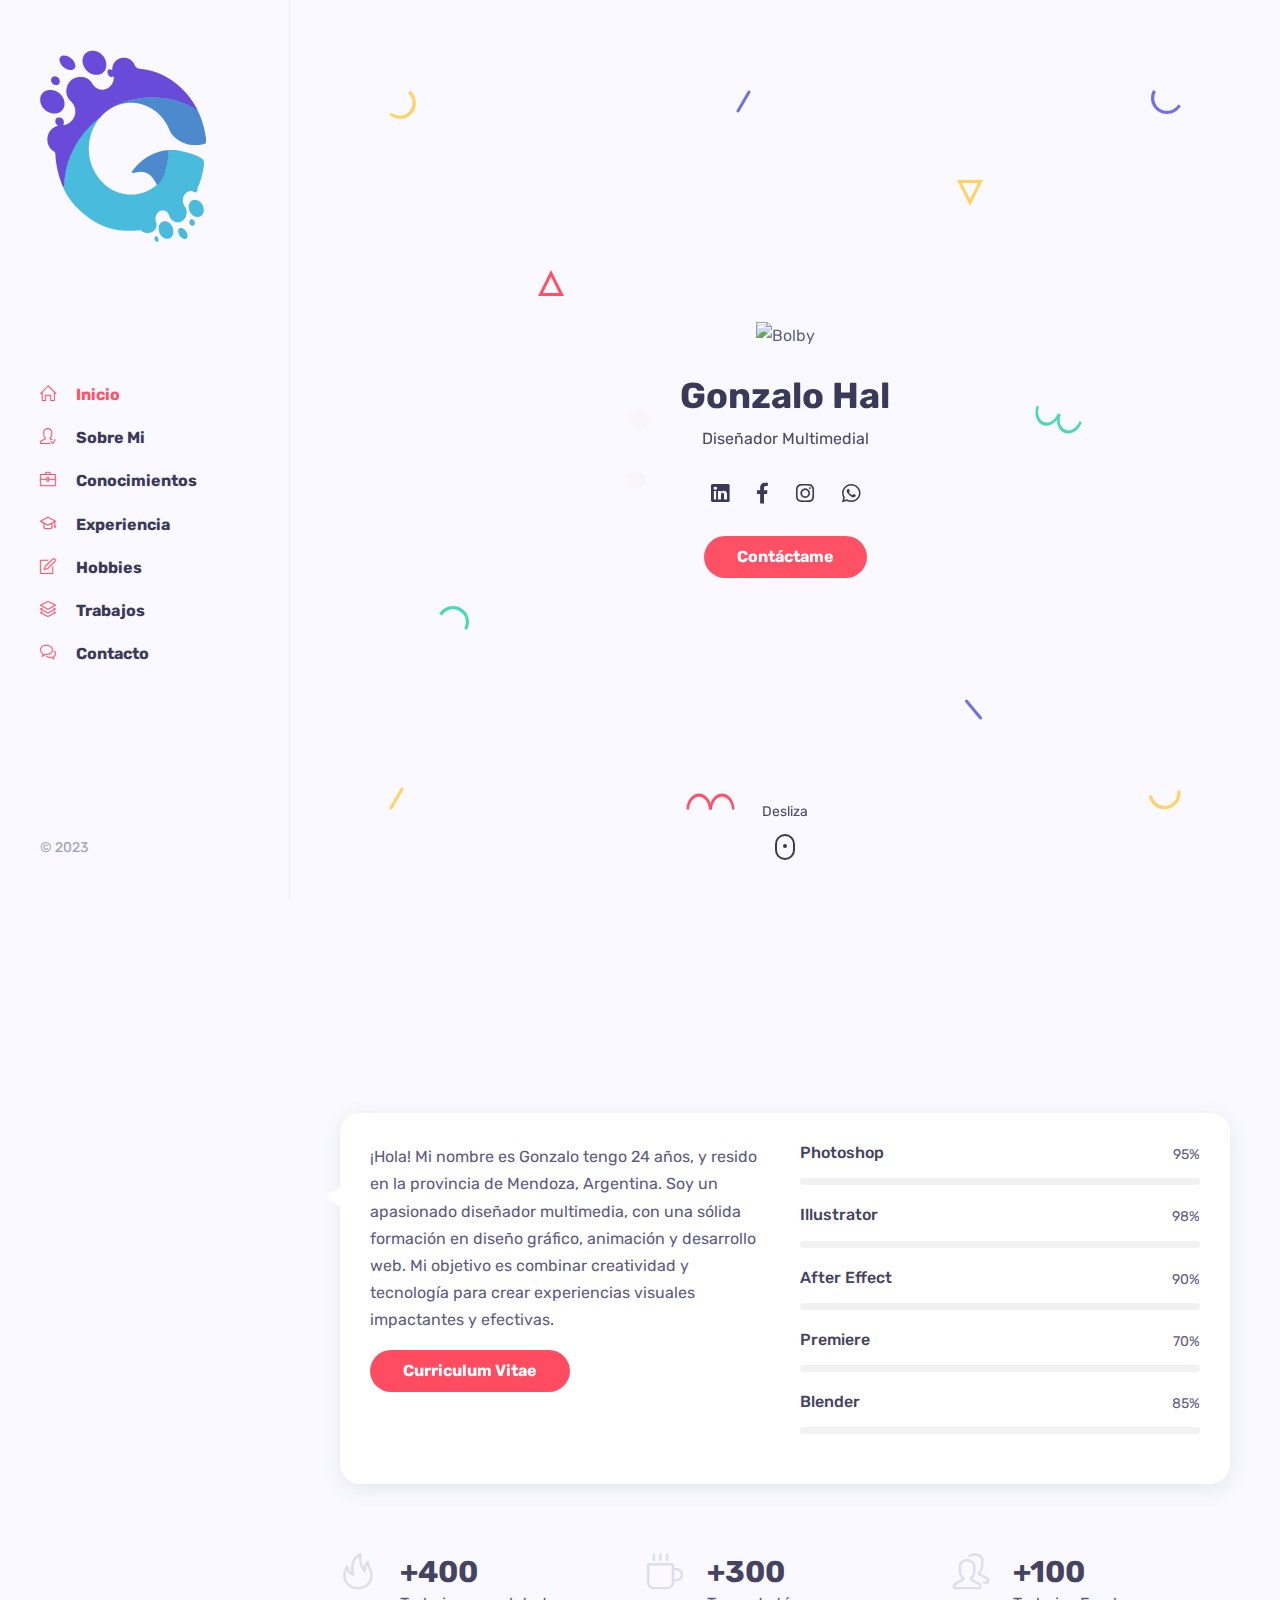
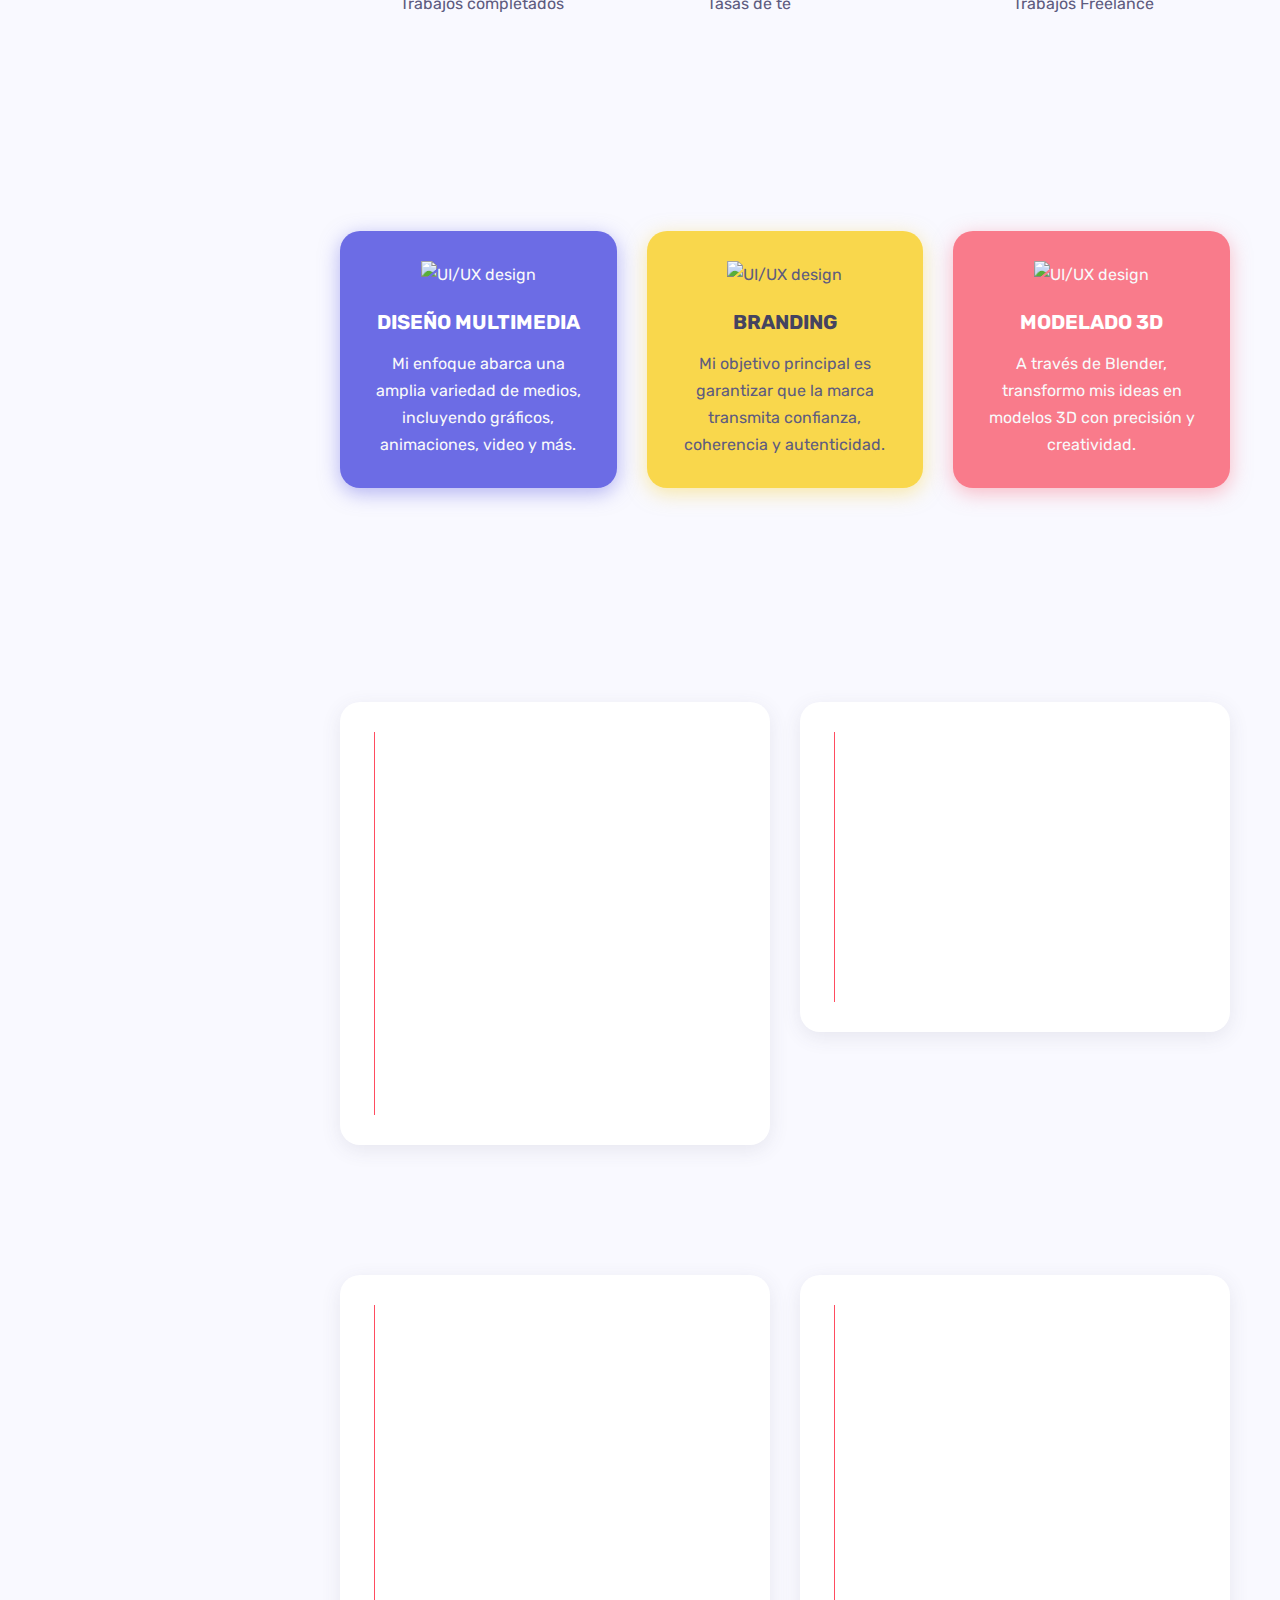
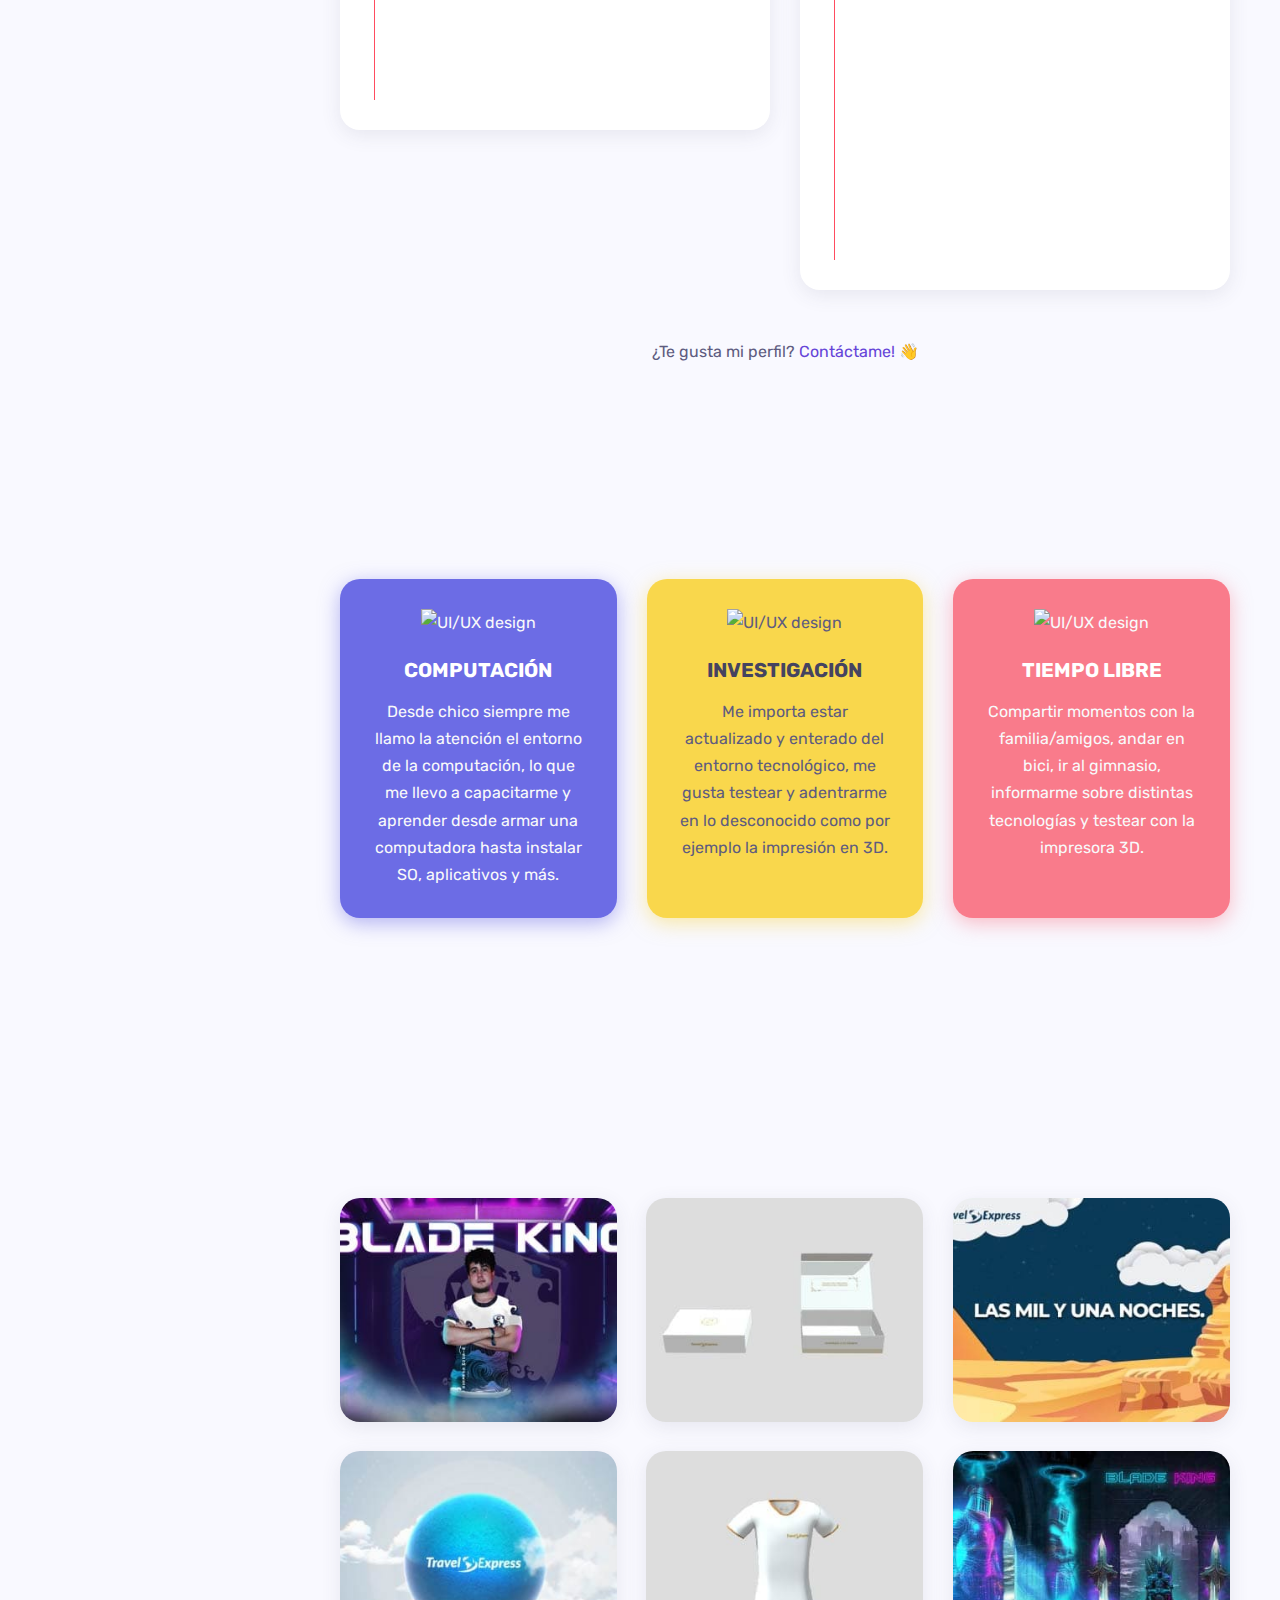
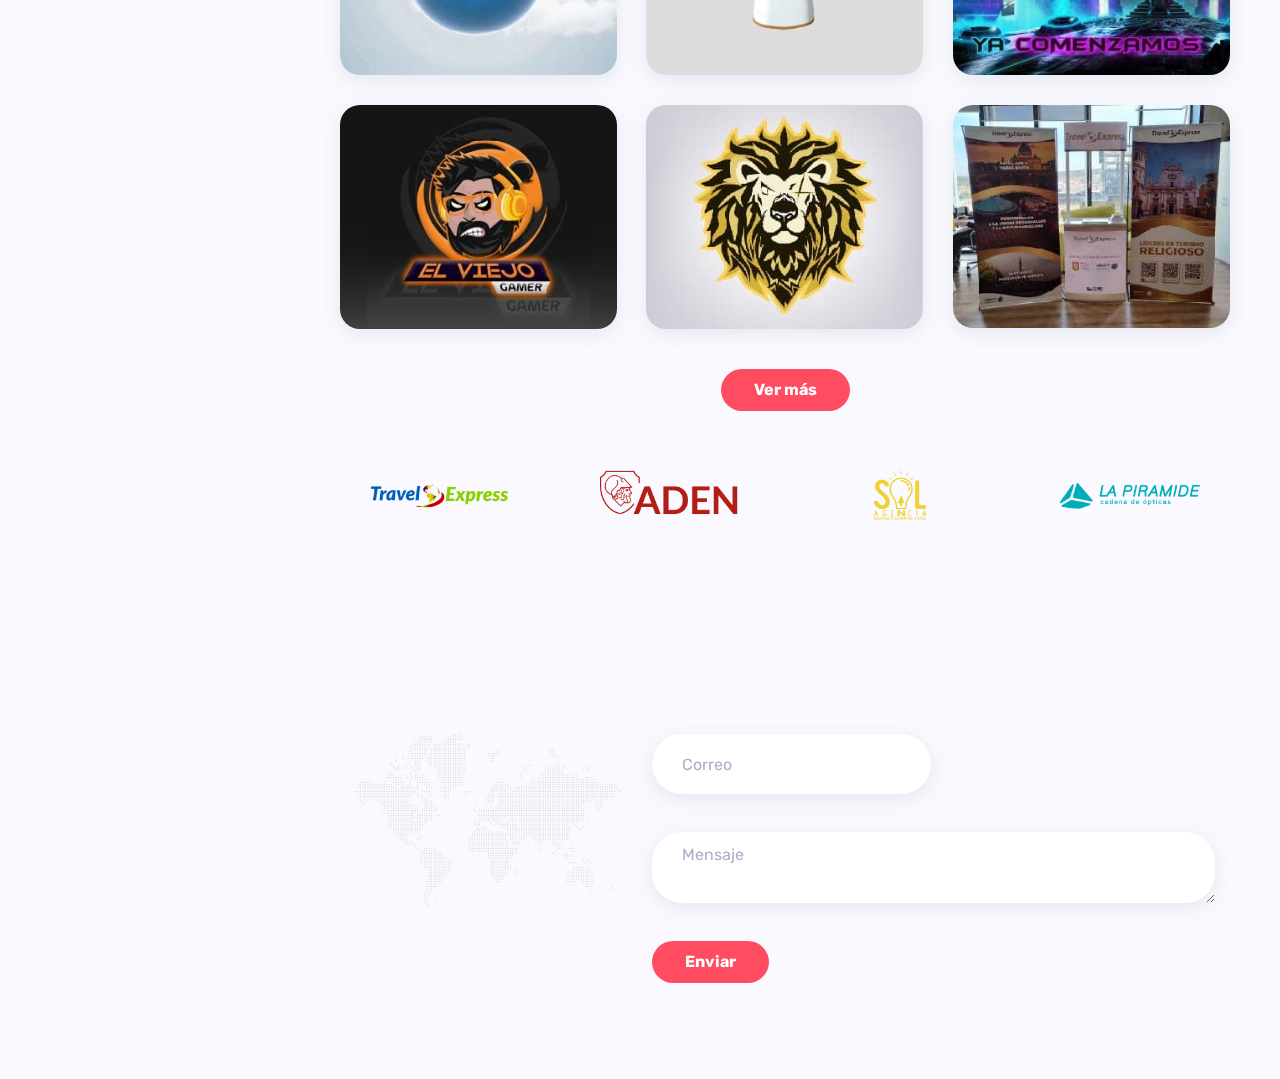
==== index.html @ 537ff0d3 "Rename index-light.html to index.html" ====
<!DOCTYPE html>
<html lang="en-US">
<head>
	<meta http-equiv="Content-Type" content="text/html; charset=UTF-8">
	<title>Portfolio | Gonzalo Hal</title>
	<meta name="description" content="Bolby - Portfolio/CV/Resume HTML Template">
	<meta name="viewport" content="width=device-width, initial-scale=1, maximum-scale=1">
	<link rel="shortcut icon" type="image/x-icon" href="images/ico32x32.png">

	<!-- STYLESHEETS -->
	<link rel="stylesheet" href="css/bootstrap.min.css" type="text/css" media="all">
	<link rel="stylesheet" href="css/all.min.css" type="text/css" media="all">
	<link rel="stylesheet" href="css/simple-line-icons.css" type="text/css" media="all">
	<link rel="stylesheet" href="css/slick.css" type="text/css" media="all">
	<link rel="stylesheet" href="css/animate.css" type="text/css" media="all">
	<link rel="stylesheet" href="css/magnific-popup.css" type="text/css" media="all">
	<link rel="stylesheet" href="css/style.css" type="text/css" media="all">

	<!--[if lt IE 9]>
      <script src="https://oss.maxcdn.com/html5shiv/3.7.2/html5shiv.min.js"></script>
      <script src="https://oss.maxcdn.com/respond/1.4.2/respond.min.js"></script>
    <![endif]-->

</head>

<body>

<!-- Preloader -->
<div id="preloader" class="light">
	<div class="outer">
		<!-- Google Chrome -->
		<div class="infinityChrome">
			<div></div>
			<div></div>
			<div></div>
		</div>

		<!-- Safari and others -->
		<div class="infinity">
			<div>
				<span></span>
			</div>
			<div>
				<span></span>
			</div>
			<div>
				<span></span>
			</div>
		</div>
		<!-- Stuff -->
		<svg xmlns="http://www.w3.org/2000/svg" version="1.1" class="goo-outer">
			<defs>
				<filter id="goo">
					<feGaussianBlur in="SourceGraphic" stdDeviation="6" result="blur" />
					<feColorMatrix in="blur" values="1 0 0 0 0  0 1 0 0 0  0 0 1 0 0  0 0 0 18 -7" result="goo" />
					<feBlend in="SourceGraphic" in2="goo" />
				</filter>
			</defs>
		</svg>
	</div>
</div>

<!-- mobile header -->
<header class="mobile-header-1 light">
	<div class="container">
		<!-- menu icon -->
		<div class="menu-icon d-inline-flex mr-4">
			<button>
				<span></span>
			</button>
		</div>
		<!-- logo image -->
		<div class="site-logo">
			<a href="index-light.html">
				<img src="images/icoo.png" alt="Bolby" />
			</a>
		</div>
	</div>
</header>

<!-- desktop header -->
<header class="desktop-header-1 light d-flex align-items-start flex-column">
	
	<!-- logo image -->
	<div class="site-logo">
		<a href="index-light.html">
			<img src="images/icon.png" alt="Bolby" />
		</a>
	</div>
	
	<!-- main menu -->
	<nav>
		<ul class="vertical-menu scrollspy">
			<li class="active"><a href="#home"><i class="icon-home"></i>Inicio</a></li>
			<li><a href="#about"><i class="icon-user-following"></i>Sobre Mi</a></li>
			<li><a href="#services"><i class="icon-briefcase"></i>Conocimientos</a></li>
			<li><a href="#experience"><i class="icon-graduation"></i>Experiencia</a></li>
			<li><a href="#Hobbies"><i class="icon-note"></i>Hobbies</a></li>
			<li><a href="#works"><i class="icon-layers"></i>Trabajos</a></li>
			
			<li><a href="#contact"><i class="icon-bubbles"></i>Contacto</a></li>
		</ul>
	</nav>
	
	<!-- site footer -->
	<div class="footer">
		<!-- copyright text -->
		<span class="copyright">© 2023</span>
	</div>

</header>

<!-- main layout -->
<main class="content">
	
	<!-- section home -->
	<section id="home" class="home d-flex light align-items-center">
		<div class="container">

			<!-- intro -->
			<div class="intro">
				<!-- avatar image -->
				<img src="https://via.placeholder.com/108x108" alt="Bolby" class="mb-4" />

				<!-- info -->
				<h1 class="mb-2 mt-0">Gonzalo Hal</h1>
				<span> <span class="text-rotating">Diseñador Multimedial, Modelador 3D</span></span>

				<!-- social icons -->
				<ul class="social-icons light list-inline mb-0 mt-4">
					<li class="list-inline-item"><a href="https://www.linkedin.com/in/gonzalo-hal/"><i class="fab fa-linkedin"></i></a></li>
					<li class="list-inline-item"><a href="https://www.facebook.com/gonza.e.hal/"><i class="fab fa-facebook-f"></i></a></li>
					<li class="list-inline-item"><a href="https://www.instagram.com/gonzahal/"><i class="fab fa-instagram"></i></a></li>
					<li class="list-inline-item"><a href="https://wa.link/10rk7o"><i class="fab fa-whatsapp"></i></a></li>
				</ul>

				<!-- buttons -->
				<div class="mt-4">
					<a href="#contact" class="btn btn-default">Contáctame</a>
				</div>
			</div>
			
			<!-- scroll down mouse wheel -->
			<div class="scroll-down light">
				<a href="#about" class="mouse-wrapper">
					<span>Desliza</span>
					<span class="mouse">
						<span class="wheel"></span>
					</span>
				</a>
			</div>

			<!-- parallax layers -->
			<div class="parallax" data-relative-input="true">

				<svg width="27" height="29" data-depth="0.3" class="layer p1" xmlns="http://www.w3.org/2000/svg"><path d="M21.15625.60099c4.37954 3.67487 6.46544 9.40612 5.47254 15.03526-.9929 5.62915-4.91339 10.30141-10.2846 12.25672-5.37122 1.9553-11.3776.89631-15.75715-2.77856l2.05692-2.45134c3.50315 2.93948 8.3087 3.78663 12.60572 2.22284 4.297-1.5638 7.43381-5.30209 8.22768-9.80537.79387-4.50328-.8749-9.08872-4.37803-12.02821L21.15625.60099z" fill="#FFD15C" fill-rule="evenodd"/></svg>

				<svg width="26" height="26" data-depth="0.2" class="layer p2" xmlns="http://www.w3.org/2000/svg"><path d="M13 3.3541L2.42705 24.5h21.1459L13 3.3541z" stroke="#FF4C60" stroke-width="3" fill="none" fill-rule="evenodd"/></svg>

				<svg width="30" height="25" data-depth="0.3" class="layer p3" xmlns="http://www.w3.org/2000/svg"><path d="M.1436 8.9282C3.00213 3.97706 8.2841.92763 14.00013.92796c5.71605.00032 10.9981 3.04992 13.85641 8 2.8583 4.95007 2.8584 11.0491-.00014 16.00024l-2.77128-1.6c2.28651-3.96036 2.28631-8.84002.00011-12.8002-2.2862-3.96017-6.5124-6.40017-11.08513-6.4-4.57271.00018-8.79872 2.43984-11.08524 6.4002l-2.77128-1.6z" fill="#44D7B6" fill-rule="evenodd"/></svg>

				<svg width="15" height="23" data-depth="0.6" class="layer p4" xmlns="http://www.w3.org/2000/svg"><rect transform="rotate(30 9.86603 10.13397)" x="7" width="3" height="25" rx="1.5" fill="#FFD15C" fill-rule="evenodd"/></svg>

				<svg width="15" height="23" data-depth="0.2" class="layer p5" xmlns="http://www.w3.org/2000/svg"><rect transform="rotate(30 9.86603 10.13397)" x="7" width="3" height="25" rx="1.5" fill="#6C6CE5" fill-rule="evenodd"/></svg>

				<svg width="49" height="17" data-depth="0.5" class="layer p6" xmlns="http://www.w3.org/2000/svg"><g fill="#FF4C60" fill-rule="evenodd"><path d="M.5 16.5c0-5.71709 2.3825-10.99895 6.25-13.8567 3.8675-2.85774 8.6325-2.85774 12.5 0C23.1175 5.50106 25.5 10.78292 25.5 16.5H23c0-4.57303-1.90625-8.79884-5-11.08535-3.09375-2.28652-6.90625-2.28652-10 0C4.90625 7.70116 3 11.92697 3 16.5H.5z"/><path d="M23.5 16.5c0-5.71709 2.3825-10.99895 6.25-13.8567 3.8675-2.85774 8.6325-2.85774 12.5 0C46.1175 5.50106 48.5 10.78292 48.5 16.5H46c0-4.57303-1.90625-8.79884-5-11.08535-3.09375-2.28652-6.90625-2.28652-10 0-3.09375 2.28651-5 6.51232-5 11.08535h-2.5z"/></g></svg>

				<svg width="26" height="26" data-depth="0.4" class="layer p7" xmlns="http://www.w3.org/2000/svg"><path d="M13 22.6459L2.42705 1.5h21.1459L13 22.6459z" stroke="#FFD15C" stroke-width="3" fill="none" fill-rule="evenodd"/></svg>

				<svg width="19" height="21" data-depth="0.3" class="layer p8" xmlns="http://www.w3.org/2000/svg"><rect transform="rotate(-40 6.25252 10.12626)" x="7" width="3" height="25" rx="1.5" fill="#6C6CE5" fill-rule="evenodd"/></svg>

				<svg width="30" height="25" data-depth="0.3" data-depth-y="-1.30" class="layer p9" xmlns="http://www.w3.org/2000/svg"><path d="M29.8564 16.0718c-2.85854 4.95114-8.1405 8.00057-13.85654 8.00024-5.71605-.00032-10.9981-3.04992-13.85641-8-2.8583-4.95007-2.8584-11.0491.00014-16.00024l2.77128 1.6c-2.28651 3.96036-2.28631 8.84002-.00011 12.8002 2.2862 3.96017 6.5124 6.40017 11.08513 6.4 4.57271-.00018 8.79872-2.43984 11.08524-6.4002l2.77128 1.6z" fill="#6C6CE5" fill-rule="evenodd"/></svg>

				<svg width="47" height="29" data-depth="0.2" class="layer p10" xmlns="http://www.w3.org/2000/svg"><g fill="#44D7B6" fill-rule="evenodd"><path d="M46.78878 17.19094c-1.95535 5.3723-6.00068 9.52077-10.61234 10.8834-4.61167 1.36265-9.0893-.26708-11.74616-4.27524-2.65686-4.00817-3.08917-9.78636-1.13381-15.15866l2.34923.85505c-1.56407 4.29724-1.2181 8.92018.90705 12.12693 2.12514 3.20674 5.70772 4.5107 9.39692 3.4202 3.68921-1.0905 6.92581-4.40949 8.48988-8.70673l2.34923.85505z"/><path d="M25.17585 9.32448c-1.95535 5.3723-6.00068 9.52077-10.61234 10.8834-4.61167 1.36264-9.0893-.26708-11.74616-4.27525C.16049 11.92447-.27182 6.14628 1.68354.77398l2.34923.85505c-1.56407 4.29724-1.2181 8.92018.90705 12.12692 2.12514 3.20675 5.70772 4.5107 9.39692 3.4202 3.68921-1.0905 6.92581-4.40948 8.48988-8.70672l2.34923.85505z"/></g></svg>

				<svg width="33" height="20" data-depth="0.5" class="layer p11" xmlns="http://www.w3.org/2000/svg"><path d="M32.36774.34317c.99276 5.63023-1.09332 11.3614-5.47227 15.03536-4.37895 3.67396-10.3855 4.73307-15.75693 2.77837C5.76711 16.2022 1.84665 11.53014.8539 5.8999l3.15139-.55567c.7941 4.50356 3.93083 8.24147 8.22772 9.8056 4.29688 1.56413 9.10275.71673 12.60554-2.2227C28.34133 9.98771 30.01045 5.4024 29.21635.89884l3.15139-.55567z" fill="#FFD15C" fill-rule="evenodd"/></svg>

			</div>
		</div>
		
	</section>

	<!-- section about -->
	<section id="about">

		<div class="container">
			
			<!-- section title -->
			<h2 class="section-title wow fadeInUp">Sobre Mi</h2>

			<div class="spacer" data-height="60"></div>
			
			<div class="row">
				<!--
				<div class="col-md-3">
					<div class="text-center text-md-left">-->
						<!-- avatar image --><!--
						<img src="https://via.placeholder.com/150x150" alt="Bolby" />
					</div>
					<div class="spacer d-md-none d-lg-none" data-height="30"></div>
				</div>-->

				<div class="col-md-12 triangle-left-md triangle-top-sm">
					<div class="rounded bg-white shadow-dark padding-30">
						<div class="row">
							<div class="col-md-6">
								<!-- about text -->
								<p>¡Hola! Mi nombre es Gonzalo tengo 24 años, y resido en la provincia de Mendoza, Argentina. Soy un apasionado diseñador multimedia, con una sólida formación en diseño gráfico, animación y desarrollo web. Mi objetivo es combinar creatividad y tecnología para crear experiencias visuales impactantes y efectivas.</p>
								<div class="mt-3">
									<a href="#" class="btn btn-default">Curriculum Vitae</a>
								</div>
								<div class="spacer d-md-none d-lg-none" data-height="30"></div>
							</div>
							<div class="col-md-6">
								<!-- skill item -->
								<div class="skill-item">
									<div class="skill-info clearfix">
										<h4 class="float-left mb-3 mt-0">Photoshop</h4>
										<span class="float-right">95%</span>
									</div>
									<div class="progress">
										<div class="progress-bar data-background" role="progressbar" aria-valuemin="0" aria-valuemax="100" aria-valuenow="95" data-color="rgb(68 185 220)">
										</div>
									</div>
									<div class="spacer" data-height="20"></div>
								</div>

								<!-- skill item -->
								<div class="skill-item">
									<div class="skill-info clearfix">
										<h4 class="float-left mb-3 mt-0">Illustrator</h4>
										<span class="float-right">98%</span>
									</div>
									<div class="progress">
										<div class="progress-bar data-background" role="progressbar" aria-valuemin="0" aria-valuemax="100" aria-valuenow="98" data-color="#FFD15C">
										</div>
									</div>
									<div class="spacer" data-height="20"></div>
								</div>

								<!-- skill item -->
								<div class="skill-item">
									<div class="skill-info clearfix">
										<h4 class="float-left mb-3 mt-0">After Effect</h4>
										<span class="float-right">90%</span>
									</div>
									<div class="progress">
										<div class="progress-bar data-background" role="progressbar" aria-valuemin="0" aria-valuemax="100" aria-valuenow="90" data-color="rgb(101 69 216)">
										</div>
									</div>
									<div class="spacer" data-height="20"></div>
								</div>

								<!-- skill item -->
								<div class="skill-item">
									<div class="skill-info clearfix">
										<h4 class="float-left mb-3 mt-0">Premiere</h4>
										<span class="float-right">70%</span>
									</div>
									<div class="progress">
										<div class="progress-bar data-background" role="progressbar" aria-valuemin="0" aria-valuemax="100" aria-valuenow="70" data-color="rgb(101 69 216)">
										</div>
									</div>
									<div class="spacer" data-height="20"></div>
								</div>

								<!-- skill item -->
								<div class="skill-item">
									<div class="skill-info clearfix">
										<h4 class="float-left mb-3 mt-0">Blender</h4>
										<span class="float-right">85%</span>
									</div>
									<div class="progress">
										<div class="progress-bar data-background" role="progressbar" aria-valuemin="0" aria-valuemax="100" aria-valuenow="85" data-color="#E87D0D">
										</div>
									</div>
									<div class="spacer" data-height="20"></div>
								</div>

								<!-- skill item --><!--
								<div class="skill-item">
									<div class="skill-info clearfix">
										<h4 class="float-left mb-3 mt-0">HTML 5 - CSS3 - PHP</h4>
										<span class="float-right">70%</span>
									</div>
									<div class="progress">
										<div class="progress-bar data-background" role="progressbar" aria-valuemin="0" aria-valuemax="100" aria-valuenow="85" data-color="#FFD15C">
										</div>
									</div>
									<div class="spacer" data-height="20"></div>
								</div>-->

								<!-- skill item --><!--
								<div class="skill-item">
									<div class="skill-info clearfix">
										<h4 class="float-left mb-3 mt-0">Wordpress</h4>
										<span class="float-right">80%</span>
									</div>
									<div class="progress">
										<div class="progress-bar data-background" role="progressbar" aria-valuemin="0" aria-valuemax="100" aria-valuenow="70" data-color="#6C6CE5">
										</div>
									</div>
								</div>-->
							</div>
						</div>
					</div>
				</div>

			</div>
			<!-- row end -->

			<div class="spacer" data-height="70"></div>
			
			<div class="row">
				
				<div class="col-md-4 col-sm-6">
					<!-- fact item -->
					<div class="fact-item">
						<span class="icon icon-fire"></span>
						<div class="details">
							<h3 class="mb-0 mt-0 number"><span>+</span><em class="count">400</em></h3>
							<p class="mb-0">Trabajos completados</p>
						</div>
					</div>
					<div class="spacer d-md-none d-lg-none" data-height="30"></div>
				</div>

				<div class="col-md-4 col-sm-6">
					<!-- fact item -->
					<div class="fact-item">
						<span class="icon icon-cup"></span>
						<div class="details">
							<h3 class="mb-0 mt-0 number"><span>+</span><em class="count">300</em></h3>
							<p class="mb-0">Tasas de té </p>
						</div>
					</div>
					<div class="spacer d-md-none d-lg-none" data-height="30"></div>
				</div>

				<div class="col-md-4 col-sm-6">
					<!-- fact item -->
					<div class="fact-item">
						<span class="icon icon-people"></span>
						<div class="details">
							<h3 class="mb-0 mt-0 number"><span>+</span><em class="count">100</em></h3>
							<p class="mb-0">Trabajos Freelance </p>
						</div>
					</div>
					<div class="spacer d-md-none d-lg-none" data-height="30"></div>
				</div>
				<!--
				<div class="col-md-3 col-sm-6">-->
					<!-- fact item --><!--
					<div class="fact-item">
						<span class="icon icon-badge"></span>
						<div class="details">
							<h3 class="mb-0 mt-0 number"><em class="count">6</em></h3>
							<p class="mb-0">Certificados</p>
						</div>
					</div>
				</div>-->

			</div>

		</div>
		
	</section>
	
	<!-- section services -->
	<section id="services">

		<div class="container">
			
			<!-- section title -->
			<h2 class="section-title wow fadeInUp">Conocimientos</h2>

			<div class="spacer" data-height="60"></div>
			
			<div class="row">

				<div class="col-md-4">
					<!-- service box -->
					<div class="service-box rounded data-background padding-30 text-center text-light shadow-blue" data-color="#6C6CE5">
						<img src="https://via.placeholder.com/80x80" alt="UI/UX design" />
						<h3 class="mb-3 mt-0">DISEÑO MULTIMEDIA</h3>
						<p class="mb-0">Mi enfoque abarca una amplia variedad de medios, incluyendo gráficos, animaciones, video y más.</p>
					</div>
					<div class="spacer d-md-none d-lg-none" data-height="30"></div>
				</div>

				<div class="col-md-4">
					<!-- service box -->
					<div class="service-box rounded data-background padding-30 text-center shadow-yellow" data-color="#F9D74C">
						<img src="https://via.placeholder.com/80x80" alt="UI/UX design" />
						<h3 class="mb-3 mt-0">BRANDING</h3>
						<p class="mb-0">Mi objetivo principal es garantizar que la marca transmita confianza, coherencia y autenticidad.</p>
					</div>
					<div class="spacer d-md-none d-lg-none" data-height="30"></div>
				</div>

				<div class="col-md-4">
					<!-- service box -->
					<div class="service-box rounded data-background padding-30 text-center text-light shadow-pink" data-color="#F97B8B">
						<img src="https://via.placeholder.com/80x80" alt="UI/UX design" />
						<h3 class="mb-3 mt-0">MODELADO 3D</h3>
						<p class="mb-0">A través de Blender, transformo mis ideas en modelos 3D con precisión y creatividad.</p>
					</div>
				</div>

			</div>
			<!--
			<div class="mt-5 text-center">
				<p class="mb-0">Looking for a custom job? <a href="#contact">Click here</a> to contact me! 👋</p>
			</div>-->

		</div>
		
	</section>
	
	<!-- section experience -->
	<section id="experience">

		<div class="container">
			
			<!-- section title -->
			<h2 class="section-title wow fadeInUp">Experencia Laboral</h2>

			<div class="spacer" data-height="60"></div>
			
			<div class="row">

				<div class="col-md-6">
					
					<!-- timeline wrapper -->
					<div class="timeline exp bg-white rounded shadow-dark padding-30 overflow-hidden">

						<!-- timeline item -->
						<div class="timeline-container wow fadeInUp">
							<div class="content">
								<span class="time">2022 - 2023</span>
								<h3 class="title">Travel Express</h3>
								<p>"Diseño de graficas/video para redes sociales, pdf interactivos, presentaciones, merchandising, videos animados y más."</p>
								<div class="mt-3">
									<a href="#" class="btn btn-default">Carta de Recomendación </a>
								</div>
							</div>
						</div>

						<!-- timeline item -->
						<div class="timeline-container wow fadeInUp" data-wow-delay="0.2s">
							<div class="content">
								<span class="time">2020 - 2021</span>
								<h3 class="title">ADEN International Business School</h3>
								<p>"Diseño de piezas gráficas y multimedial."</p>
							</div>
						</div>

						<!-- timeline item --><!--
						<div class="timeline-container wow fadeInUp" data-wow-delay="0.4s">
							<div class="content">
								<span class="time">07/06 - 24/11/2021 - Estado: Finalizado</span>
								<h3 class="title">Agencia Sol</h3>
								<p>"Programación Full Stack"</p>
							</div>
						</div>-->

						<!-- main line -->
						<span class="line"></span>

					</div>

				</div>

				<div class="col-md-6">
					
					<!-- responsive spacer -->
					<div class="spacer d-md-none d-lg-none" data-height="30"></div>

					<!-- timeline wrapper -->
					<div class="timeline exp bg-white rounded shadow-dark padding-30 overflow-hidden">

						<!-- timeline item -->
						<div class="timeline-container wow fadeInUp">
							<div class="content">
								<span class="time">2020 - 2021</span>
								<h3 class="title">Agencia Sol</h3>
								<p>"Diseño de piezas visuales, audiovisuales y manejos de páginas web."</p>
							</div>
						</div>

						<!-- timeline item -->
						<div class="timeline-container wow fadeInUp" data-wow-delay="0.2s">
							<div class="content">
								<span class="time">2019 - Pasantías</span>
								<h3 class="title">“La Pirámide Cadena de Ópticas”</h3>
								<p></p>
							</div>
						</div>

						<!-- timeline item --><!-- 
						<div class="timeline-container wow fadeInUp" data-wow-delay="0.4s">
							<div class="content">
								<span class="time">2011-2016 Secundario Completo</span>
								<h3 class="title">Colegio María Auxiliadora</h3>
								<p>Título de Egreso: “ECONOMÍA Y GESTIÓN DE LAS ORGANIZACIONES,
									ORIENTACIÓN EN GESTIÓN DE MICROEMPRENDIMIENTOS, PYMES Y
									COOPERATIVAS”</p>
							</div>
						</div>-->

						<!-- main line -->
						<span class="line"></span>

					</div>

				</div>

			</div>

		</div>
		<br>

		<div class="container">
			
			<!-- section title -->
			<h2 class="section-title wow fadeInUp">Formación Académica</h2>

			<div class="spacer" data-height="60"></div>
			
			<div class="row">

				<div class="col-md-6">
					
					<!-- timeline wrapper -->
					<div class="timeline edu bg-white rounded shadow-dark padding-30 overflow-hidden">

						<!-- timeline item -->
						<div class="timeline-container wow fadeInUp">
							<div class="content">
								<span class="time">04/08 - 15/12/2022 Estado: Finalizado</span>
								<h3 class="title">Intercultural</h3>
								<p>"Inglés correspondiente al nivel A1"</p>
							</div>
						</div>

						<!-- timeline item -->
						<div class="timeline-container wow fadeInUp" data-wow-delay="0.2s">
							<div class="content">
								<span class="time">02/03 - 15/05/2022 Estado: Finalizado</span>
								<h3 class="title">Coderhouse</h3>
								<p>"Diseño 3D (Blender)"</p>
							</div>
						</div>

						<!-- timeline item -->
						<div class="timeline-container wow fadeInUp" data-wow-delay="0.4s">
							<div class="content">
								<span class="time">07/06 - 24/11/2021 - Estado: Finalizado</span>
								<h3 class="title">Egg + Gobierno Mendoza</h3>
								<p>"Programación Full Stack"</p>
							</div>
						</div>

						<!-- main line -->
						<span class="line"></span>

					</div>

				</div>

				<div class="col-md-6">
					
					<!-- responsive spacer -->
					<div class="spacer d-md-none d-lg-none" data-height="30"></div>

					<!-- timeline wrapper -->
					<div class="timeline edu bg-white rounded shadow-dark padding-30 overflow-hidden">

						<!-- timeline item -->
						<div class="timeline-container wow fadeInUp">
							<div class="content">
								<span class="time">Curso iniciado y finalizado en el 2020</span>
								<h3 class="title">Universidad Tecnológica Nacional (UTN)</h3>
								<p>"Programación web con PHP y MySQL "</p>
							</div>
						</div>

						<!-- timeline item -->
						<div class="timeline-container wow fadeInUp" data-wow-delay="0.2s">
							<div class="content">
								<span class="time">2017- Egresado Marzo del 2020 Carrera: “Diseño Multimedial”</span>
								<h3 class="title">Fundación Universitas</h3>
								<p>Título de Egreso: “TÉCNICO SUPERIOR DE ARTE Y DISEÑO MULTIMEDIAL”.</p>
							</div>
						</div>

						<!-- timeline item -->
						<div class="timeline-container wow fadeInUp" data-wow-delay="0.4s">
							<div class="content">
								<span class="time">2011-2016 Secundario Completo</span>
								<h3 class="title">Colegio María Auxiliadora</h3>
								<p>Título de Egreso: “ECONOMÍA Y GESTIÓN DE LAS ORGANIZACIONES,
									ORIENTACIÓN EN GESTIÓN DE MICROEMPRENDIMIENTOS, PYMES Y
									COOPERATIVAS”</p>
							</div>
						</div>

						<!-- main line -->
						<span class="line"></span>

					</div>

				</div>

			</div>

		</div>
		<div class="mt-5 text-center">
			<p class="mb-0">¿Te gusta mi perfil?<a href="#contact"> Contáctame! </a>👋</p>
		</div>
	</section>

	<!-- section Hobbies  -->
	<section id="Hobbies">

		<div class="container">
			
			<!-- section title -->
			<h2 class="section-title wow fadeInUp">Hobbies</h2>

			<div class="spacer" data-height="60"></div>
			
			<div class="row">

				<div class="col-md-4">
					<!-- service box -->
					<div class="service-box rounded data-background padding-30 text-center text-light shadow-blue" data-color="#6C6CE5">
						<img src="https://via.placeholder.com/80x80" alt="UI/UX design" />
						<h3 class="mb-3 mt-0">COMPUTACIÓN</h3>
						<p class="mb-0">Desde chico siempre me llamo la atención el entorno de la computación, lo que me llevo a capacitarme y aprender desde armar una computadora hasta instalar SO, aplicativos y más.</p>
					</div>
					<div class="spacer d-md-none d-lg-none" data-height="30"></div>
				</div>

				<div class="col-md-4">
					<!-- service box -->
					<div class="service-box rounded data-background padding-30 text-center shadow-yellow" data-color="#F9D74C">
						<img src="https://via.placeholder.com/80x80" alt="UI/UX design" />
						<h3 class="mb-3 mt-0">INVESTIGACIÓN</h3>
						<p class="mb-0">Me importa estar actualizado y enterado del entorno tecnológico, me gusta testear y adentrarme en lo desconocido como por ejemplo la impresión en 3D.</p>
						<br>
					</div>
					<div class="spacer d-md-none d-lg-none" data-height="30"></div>
				</div>

				<div class="col-md-4">
					<!-- service box -->
					<div class="service-box rounded data-background padding-30 text-center text-light shadow-pink" data-color="#F97B8B">
						<img src="https://via.placeholder.com/80x80" alt="UI/UX design" />
						<h3 class="mb-3 mt-0">TIEMPO LIBRE</h3>
						<p class="mb-0">Compartir momentos con la familia/amigos, andar en bici, ir al gimnasio, informarme sobre distintas tecnologías y testear con la impresora 3D.</p>
						<br>
					</div>
				</div>

			</div>
			<!--
			<div class="mt-5 text-center">
				<p class="mb-0">Looking for a custom job? <a href="#contact">Click here</a> to contact me! 👋</p>
			</div>-->

		</div>
		
	</section>

	
	<!-- section works -->
	<section id="works">

		<div class="container">
			
			<!-- section title -->
			<h2 class="section-title wow fadeInUp">Trabajos Recientes</h2>

		
			<div class="spacer" data-height="60"></div>

			<!-- portfolio filter (desktop) -->
			<ul class="portfolio-filter list-inline wow fadeInUp">
				<li class="current list-inline-item" data-filter="*">Trabajos</li>
				<li class="list-inline-item" data-filter=".Gráficas">Gráficas</li>
				<li class="list-inline-item" data-filter=".Videos">Videos/Animaciones</li>
				<li class="list-inline-item" data-filter=".3D">3D</li>
				<li class="list-inline-item" data-filter=".merchandising">Merchandising</li>
			</ul>
			
			<!-- portfolio filter (mobile) -->
			<div class="pf-filter-wrapper">
				<select class="portfolio-filter-mobile">
					<option value="*">Trabajos</option>
					<option value=".Gráficas">Gráficas</option>
					<option value=".Videos">Videos/Animaciones</option>
					<option value=".3D">3D</option>
					<option value=".merchandising">Merchandising</option>
				</select>
			</div>
			
			<!-- portolio wrapper -->
			<div class="row portfolio-wrapper">
				
				<!-- portfolio item -->
				<div class="col-md-4 col-sm-6 grid-item Gráficas">
					<a href="images/Portfolio/Blade King - Con Casaca.jpg" class="work-image">
						
						<div class="portfolio-item rounded shadow-dark">
							<div class="details">
								<span class="term">Gráfica</span>
								<h4 class="title">Diseño y edición Remera | Blade King - WS</h4>
								<span class="more-button"><i class="icon-magnifier-add"></i></span>
							</div>
							<div class="thumb">
								<img src="images/Portfolio/bk.jpg" alt="Portfolio-title" />
								<div class="mask"></div>
							</div>
						</div>
					</a>
				</div>

				<!-- portfolio item -->
				<div class="col-md-4 col-sm-6 grid-item 3D merchandising">
					<a href="#small-dialog" class="work-content">
						<div class="portfolio-item rounded shadow-dark">
							<div class="details">
								<span class="term">3D / Merchandising</span>
								<h4 class="title">Toca e interactúa con el modelo 3D</h4>
								<span class="more-button"><i class="icon-crop"></i></span>
							</div>
							<div class="thumb">
								<img src="images/Portfolio/BOX3D.jpg" alt="Portfolio-title" />
								<div class="mask"></div>
							</div>
						</div>
					</a>
					<div id="small-dialog" class="white-popup zoom-anim-dialog mfp-hide" >
						<div class="sketchfab-embed-wrapper"> <iframe title="box" frameborder="0" allowfullscreen mozallowfullscreen="true" webkitallowfullscreen="true" allow="autoplay; fullscreen; xr-spatial-tracking" xr-spatial-tracking execution-while-out-of-viewport execution-while-not-rendered web-share width="100%" height="480" src="https://sketchfab.com/models/091a81b4e4a34d1795993b26e247e6ee/embed"> </iframe> </div>
						<h2>Presentación 3D | Diseño y modelado de Box para seminario de Travel Express</h2><!--
						<p>Lorem ipsum dolor sit amet, consectetur adipiscing elit. Etiam hendrerit nibh in massa semper rutrum. In rhoncus eleifend mi id tempus.</p>
						<p>Donec consectetur, libero at pretium euismod, nisl felis lobortis urna, id tristique nisl lectus eget ligula.</p>-->
						<a href="https://sketchfab.com/3d-models/box-091a81b4e4a34d1795993b26e247e6ee" class="btn btn-default">Ver modelo 3D</a>
					</div>
				</div>

				<!-- portfolio item -->
				<div class="col-md-4 col-sm-6 grid-item Videos">
					<a href="images/Portfolio/Videos/Las Mil y una Noches - Con Arreglos.mp4" class="work-video">
						<div class="portfolio-item rounded shadow-dark">
							<div class="details">
								<span class="term">Videos/Animaciones</span>
								<h4 class="title">Animación, creación y edición del programa “Las Mil y una Noches” | Travel Express</h4>
								<span class="more-button"><i class="icon-camrecorder"></i></span>
							</div>
							<div class="thumb">
								<img src="images/Portfolio/LMYUN.jpg" alt="Portfolio-title" />
								<div class="mask"></div>
							</div>
						</div>
					</a>
				</div>
				
				<!-- portfolio item -->
				<div class="col-md-4 col-sm-6 grid-item Videos">
					<a href="images/Portfolio/Videos/Las Mil y una Noches.mp4" class="work-video">
						<div class="portfolio-item rounded shadow-dark">
							<div class="details">
								<span class="term">Videos/Animaciones</span>
								<h4 class="title">Creación y edición del programa “Las Mil y una Noches” | Travel Express</h4>
								<span class="more-button"><i class="icon-camrecorder"></i></span>
							</div>
							<div class="thumb">
								<img src="images/Portfolio/VIDLMYUN.jpg" alt="Portfolio-title" />
								<div class="mask"></div>
							</div>
						</div>
					</a>
				</div>

				<!-- portfolio item -->
				<div class="col-md-4 col-sm-6 grid-item 3D merchandising">
					<a href="#Polera" class="work-content">
						<div class="portfolio-item rounded shadow-dark">
							<div class="details">
								<span class="term">3D / Merchandising</span>
								<h4 class="title">Toca e interactúa con el modelo 3D</h4>
								<span class="more-button"><i class="icon-crop"></i></span>
							</div>
							<div class="thumb">
								<img src="images/Portfolio/Polera.jpg" alt="Portfolio-title" />
								<div class="mask"></div>
							</div>
						</div>
					</a>
					<div id="Polera" class="white-popup zoom-anim-dialog mfp-hide" >
						<div class="sketchfab-embed-wrapper"> <iframe title="Polera" frameborder="0" allowfullscreen mozallowfullscreen="true" webkitallowfullscreen="true" allow="autoplay; fullscreen; xr-spatial-tracking" xr-spatial-tracking execution-while-out-of-viewport execution-while-not-rendered web-share width="100%" height="480" src="https://sketchfab.com/models/a4c8d7ac62d44b3b87ddc9628d7c21db/embed"> </iframe> </div>
						<h2>Presentación 3D | Diseño y modelado de Polera Travel Express</h2><!--
						<p>Lorem ipsum dolor sit amet, consectetur adipiscing elit. Etiam hendrerit nibh in massa semper rutrum. In rhoncus eleifend mi id tempus.</p>
						<p>Donec consectetur, libero at pretium euismod, nisl felis lobortis urna, id tristique nisl lectus eget ligula.</p>-->
						<a href="https://sketchfab.com/3d-models/polera-a4c8d7ac62d44b3b87ddc9628d7c21db" class="btn btn-default">Ver modelo 3D</a>
					</div>
				</div>

				<!-- portfolio item -->
				<div class="col-md-4 col-sm-6 grid-item Videos">
					<a href="images/Portfolio/Videos/Blade King.mp4" class="work-video">
						<div class="portfolio-item rounded shadow-dark">
							<div class="details">
								<span class="term">Videos/Animaciones</span>
								<h4 class="title">Diseño animado en bucle | Twitch – Blade King</h4>
								<span class="more-button"><i class="icon-camrecorder"></i></span>
							</div>
							<div class="thumb">
								<img src="images/Portfolio/BKINICIO.jpg" alt="Portfolio-title" />
								<div class="mask"></div>
							</div>
						</div>
					</a>
				</div>

				<!-- portfolio item -->
				<div class="col-md-4 col-sm-6 grid-item Gráficas">
					<a href="images/Portfolio/VG.jpg" class="work-image">
						
						<div class="portfolio-item rounded shadow-dark">
							<div class="details">
								<span class="term">Grafica</span>
								<h4 class="title">Diseño de logo | Twitch – El Viejo Gamer</h4>
								<span class="more-button"><i class="icon-magnifier-add"></i></span>
							</div>
							<div class="thumb">
								<img src="images/Portfolio/Logovg.jpg" alt="Portfolio-title" />
								<div class="mask"></div>
							</div>
						</div>
					</a>
				</div>

				<!-- portfolio item -->
				<div class="col-md-4 col-sm-6 grid-item Gráficas">
					<a href="images/Portfolio/Lstore.jpg" class="work-image">
						
						<div class="portfolio-item rounded shadow-dark">
							<div class="details">
								<span class="term">Grafica</span>
								<h4 class="title">Diseño de logo | Laons Store</h4>
								<span class="more-button"><i class="icon-magnifier-add"></i></span>
							</div>
							<div class="thumb">
								<img src="images/Portfolio/Laons.jpg" alt="Portfolio-title" />
								<div class="mask"></div>
							</div>
						</div>
					</a>
				</div>

				<!-- portfolio item -->
				<div class="col-md-4 col-sm-6 grid-item merchandising">
					<a href="images/Portfolio/stand.jpg" class="work-image">
						
						<div class="portfolio-item rounded shadow-dark">
							<div class="details">
								<span class="term">Merchandising</span>
								<h4 class="title">Diseño de Pendones y Stand | Travel Express</h4>
								<span class="more-button"><i class="icon-magnifier-add"></i></span>
							</div>
							<div class="thumb">
								<img src="images/Portfolio/standd.jpg" alt="Portfolio-title" />
								<div class="mask"></div>
							</div>
						</div>
					</a>
				</div>


				<!-- portfolio item --
				<div class="col-md-4 col-sm-6 grid-item creative design">
					<a href="https://themeforest.net/user/pxlsolutions/portfolio" target="_blank">
						<div class="portfolio-item rounded shadow-dark">
							<div class="details">
								<span class="term">Creative, Design</span>
								<h4 class="title">Game Store App Concept</h4>
								<span class="more-button"><i class="icon-link"></i></span>
							</div>
							<div class="thumb">
								<img src="https://via.placeholder.com/330x267" alt="Portfolio-title" />
								<div class="mask"></div>
							</div>
						</div>
					</a>
				</div>-->
				

			</div>
			
			<!-- more button -->
			<div class="load-more text-center mt-4">
				<a href="javascript:" class="btn btn-default"><i class="fas fa-spinner"></i> Ver más</a>
				<!-- numbered pagination (hidden for infinite scroll) -->
				<ul class="portfolio-pagination list-inline d-none">
					<li class="list-inline-item">1</li>
					<li class="list-inline-item"><a href="works-2.html">2</a></li>
				</ul>
				
			</div>
			

		</div>
		
	</section>
	

	
	
	<!-- section prices --><!--
	<section id="prices">

		<div class="container">-->
			
			<!-- section title --><!--
			<h2 class="section-title wow fadeIn">Pricing Plans</h2>

			<div class="spacer" data-height="60"></div>
			
			<div class="row">
				
				<div class="col-md-4 pr-md-0 mt-md-4 mt-0">-->
					<!-- price item --><!-- 
					<div class="price-item bg-white rounded shadow-dark text-center">
						<img src="https://via.placeholder.com/80x80" alt="Regular" />
						<h2 class="plan">Basic</h2>
						<p>A Simple option but powerful to manage your business</p>
						<p>Email support</p>
						<h3 class="price"><em>$</em>9<span>Month</span></h3>
						<a href="#" class="btn btn-default">Get Started</a>
					</div>
				</div>

				<div class="col-md-4 px-md-0 my-4 my-md-0">-->
					<!-- price item recommended--><!--
					<div class="price-item bg-white rounded shadow-dark text-center best">
						<span class="badge">Recommended</span>
						<img src="https://via.placeholder.com/80x80" alt="Premium" />
						<h2 class="plan">Premium</h2>
						<p>Unlimited product including apps integrations and more features</p>
						<p>Mon-Fri support</p>
						<h3 class="price"><em>$</em>49<span>Month</span></h3>
						<a href="#" class="btn btn-default">Get Started</a>
					</div>
				</div>

				<div class="col-md-4 pl-md-0 mt-md-4 mt-0">-->
					<!-- price item --><!--
					<div class="price-item bg-white rounded shadow-dark text-center">
						<img src="https://via.placeholder.com/80x80" alt="Ultimate" />
						<h2 class="plan">Ultimate</h2>
						<p>A wise option for large companies and individuals</p>
						<p>24/7 support</p>
						<h3 class="price"><em>$</em>99<span>Month</span></h3>
						<a href="#" class="btn btn-default">Get Started</a>
					</div>
				</div>

			</div>

		</div>

	</section>-->
	
	<!-- section testimonials --><!--
	<section id="testimonials">

		<div class="container">-->
			
			<!-- section title --><!--
			<h2 class="section-title wow fadeInUp">Clients & Reviews</h2>

			<div class="spacer" data-height="60"></div>-->
			
			<!-- testimonials wrapper --><!--
			<div class="testimonials-wrapper">-->
				
				<!-- testimonial item --><!--
				<div class="testimonial-item text-center mx-auto">
					<div class="thumb mb-3 mx-auto">
						<img src="https://via.placeholder.com/90x90" alt="customer-name" />						
					</div>
					<h4 class="mt-3 mb-0">John Doe</h4>
					<span class="subtitle">Product designer at Dribbble</span>
					<div class="bg-white padding-30 shadow-dark rounded triangle-top position-relative mt-4">
						<p class="mb-0">I enjoy working with the theme and learn so much. You guys make the process fun and interesting. Good luck! 👍</p>
					</div>
				</div>-->
				
				<!-- testimonial item --><!--
				<div class="testimonial-item text-center mx-auto">
					<div class="thumb mb-3 mx-auto">
						<img src="https://via.placeholder.com/90x90" alt="customer-name" />						
					</div>
					<h4 class="mt-3 mb-0">John Doe</h4>
					<span class="subtitle">Product designer at Dribbble</span>
					<div class="bg-white padding-30 shadow-dark rounded triangle-top position-relative mt-4">
						<p class="mb-0">I enjoy working with the theme and learn so much. You guys make the process fun and interesting. Good luck! 🔥</p>
					</div>
				</div>

			</div>-->
			<div class="container">
			<div class="row">
				<div class="col-md-3 col-6">
					<!-- client item -->
					<div class="client-item">
						<div class="inner">
							<img class="img-fluid" src="images/Clients/img1.png" style="width: 70%;" alt="client-name" />
						</div>
					</div>
				</div>
				<div class="col-md-3 col-6">
					<!-- client item -->
					<div class="client-item">
						<div class="inner">
							<img src="images/Clients/img2.png" style="width: 70%;" alt="client-name" />
						</div>
					</div>
				</div>
				<div class="col-md-3 col-6">
					<!-- client item -->
					<div class="client-item">
						<div class="inner">
							<img src="images/Clients/img3.png" style="width: 70%;" alt="client-name" />
						</div>
					</div>
				</div>
				<div class="col-md-3 col-6">
					<!-- client item -->
					<div class="client-item">
						<div class="inner">
							<img src="images/Clients/img4.png" style="width: 70%;" alt="client-name" />
						</div>
					</div>
				</div>
			</div><!--
				<div class="col-md-3 col-6">-->
					<!-- client item --><!--
					<div class="client-item">
						<div class="inner">
							<img src="https://via.placeholder.com/100x30" alt="client-name" />
						</div>
					</div>
				</div>--><!--
				<div class="col-md-3 col-6">-->
					<!-- client item --><!--
					<div class="client-item">
						<div class="inner">
							<img src="https://via.placeholder.com/100x30" alt="client-name" />
						</div>
					</div>
				</div>
				<div class="col-md-3 col-6">-->
					<!-- client item --><!--
					<div class="client-item">
						<div class="inner">
							<img src="https://via.placeholder.com/100x30" alt="client-name" />
						</div>
					</div>
				</div--><!--
				<div class="col-md-3 col-6">-->
					<!-- client item --><!--
					<div class="client-item">
						<div class="inner">
							<img src="https://via.placeholder.com/100x30" alt="client-name" />
						</div>
					</div>
				</div>
			</div>

		</div>

	</section>-->
	
	<!-- section blog --><!--
	<section id="blog">

		<div class="container">-->
			
			<!-- section title --><!--
			<h2 class="section-title wow fadeInUp">Latest Posts</h2>

			<div class="spacer" data-height="60"></div>
			
			<div class="row blog-wrapper">
				
				<div class="col-md-4">-->
					<!-- blog item --><!--
					<div class="blog-item rounded bg-white shadow-dark wow fadeIn">
						<div class="thumb">
							<a href="#">
								<span class="category">Reviews</span>
							</a>
							<a href="#">
								<img src="https://via.placeholder.com/330x215" alt="blog-title" />
							</a>
						</div>
						<div class="details">
							<h4 class="my-0 title"><a href="#">5 Best App Development Tool for Your Project</a></h4>
							<ul class="list-inline meta mb-0 mt-2">
								<li class="list-inline-item">09 February, 2020</li>
								<li class="list-inline-item">Bolby</li>
							</ul>
						</div>
					</div>
				</div>

				<div class="col-md-4">-->
					<!-- blog item --><!--
					<div class="blog-item rounded bg-white shadow-dark wow fadeIn">
						<div class="thumb">
							<a href="#">
								<span class="category">Tutorial</span>
							</a>
							<a href="#">
								<img src="https://via.placeholder.com/330x215" alt="blog-title" />
							</a>
						</div>
						<div class="details">
							<h4 class="my-0 title"><a href="#">Common Misconceptions About Payment</a></h4>
							<ul class="list-inline meta mb-0 mt-2">
								<li class="list-inline-item">07 February, 2020</li>
								<li class="list-inline-item">Bolby</li>
							</ul>
						</div>
					</div>
				</div>

				<div class="col-md-4">-->
					<!-- blog item --><!--
					<div class="blog-item rounded bg-white shadow-dark wow fadeIn">
						<div class="thumb">
							<a href="#">
								<span class="category">Business</span>
							</a>
							<a href="#">
								<img src="https://via.placeholder.com/330x215" alt="blog-title" />
							</a>
						</div>
						<div class="details">
							<h4 class="my-0 title"><a href="#">3 Things To Know About Startup Business</a></h4>
							<ul class="list-inline meta mb-0 mt-2">
								<li class="list-inline-item">06 February, 2020</li>
								<li class="list-inline-item">Bolby</li>
							</ul>
						</div>
					</div>
				</div>

			</div>

		</div>

	</section>-->
	
	<!-- section contact -->
	<section id="contact">

		<div class="container">
			
			<!-- section title -->
			<h2 class="section-title wow fadeInUp">Contacto</h2>

			<div class="spacer" data-height="60"></div>
			
			<div class="row">
				
				<div class="col-md-4">
					<!-- contact info -->
					<div class="contact-info">
						<h3 class="wow fadeInUp">¡Hablemos de todo!</h3>
						<p class="wow fadeInUp">¿No te gustan los formularios?<a href="mailto:gonzalohal@gmail.com"> Envíame un email</a>. 👋</p>
					</div>
				</div>

				<div class="col-md-8">
					<!-- Contact Form -->

					<form action="https://formspree.io/f/maygvvea" class="contact-form mt-6" method="POST">
						<div class="row">
							<div class="column col-md-12">
								<div class="form-group">
									<label> <input type="email" class="form-control" name="email" placeholder="Correo" data-error="El Correo es requerido."></label>
								</div>
							</div>
							  <div class="column col-md-12">
								<div class="form-group">
									<label style="width: 100%;"> <textarea class="form-control"  name="message" placeholder="Mensaje" data-error="El Mensaje es requerido."></textarea> </label>
								</div>
							</div>
					  <!-- your other form fields go here -->
							  
						</div>
						<button class="btn btn-default" type="submit">Enviar</button>
					</form>
					
				</div>

				<!-- Contact Form end -->

			</div>

		</div>

	</section>

	<div class="spacer" data-height="96"></div>
	
</main>

<!-- Go to top button -->
<a href="javascript:" id="return-to-top"><i class="fas fa-arrow-up"></i></a>

<!-- SCRIPTS -->
<script src="js/jquery-1.12.3.min.js"></script>
<script src="js/jquery.easing.min.js"></script>
<script src="js/jquery.waypoints.min.js"></script>
<script src="js/jquery.counterup.min.js"></script>
<script src="js/popper.min.js"></script>
<script src="js/bootstrap.min.js"></script>
<script src="js/isotope.pkgd.min.js"></script>
<script src="js/infinite-scroll.min.js"></script>
<script src="js/imagesloaded.pkgd.min.js"></script>
<script src="js/slick.min.js"></script>
<script src="js/contact.js"></script>
<script src="js/validator.js"></script>
<script src="js/wow.min.js"></script>
<script src="js/morphext.min.js"></script>
<script src="js/parallax.min.js"></script>
<script src="js/jquery.magnific-popup.min.js"></script>
<script src="js/custom.js"></script>

</body>
</html>
---- css/simple-line-icons.css ----
@font-face {
  font-family: 'simple-line-icons';
  src: url('../fonts/Simple-Line-Icons.eot?v=2.4.0');
  src: url('../fonts/Simple-Line-Icons.eot?v=2.4.0#iefix') format('embedded-opentype'), url('../fonts/Simple-Line-Icons.woff2?v=2.4.0') format('woff2'), url('../fonts/Simple-Line-Icons.ttf?v=2.4.0') format('truetype'), url('../fonts/Simple-Line-Icons.woff?v=2.4.0') format('woff'), url('../fonts/Simple-Line-Icons.svg?v=2.4.0#simple-line-icons') format('svg');
  font-weight: normal;
  font-style: normal;
}
/*
 Use the following CSS code if you want to have a class per icon.
 Instead of a list of all class selectors, you can use the generic [class*="icon-"] selector, but it's slower:
*/
.icon-user,
.icon-people,
.icon-user-female,
.icon-user-follow,
.icon-user-following,
.icon-user-unfollow,
.icon-login,
.icon-logout,
.icon-emotsmile,
.icon-phone,
.icon-call-end,
.icon-call-in,
.icon-call-out,
.icon-map,
.icon-location-pin,
.icon-direction,
.icon-directions,
.icon-compass,
.icon-layers,
.icon-menu,
.icon-list,
.icon-options-vertical,
.icon-options,
.icon-arrow-down,
.icon-arrow-left,
.icon-arrow-right,
.icon-arrow-up,
.icon-arrow-up-circle,
.icon-arrow-left-circle,
.icon-arrow-right-circle,
.icon-arrow-down-circle,
.icon-check,
.icon-clock,
.icon-plus,
.icon-minus,
.icon-close,
.icon-event,
.icon-exclamation,
.icon-organization,
.icon-trophy,
.icon-screen-smartphone,
.icon-screen-desktop,
.icon-plane,
.icon-notebook,
.icon-mustache,
.icon-mouse,
.icon-magnet,
.icon-energy,
.icon-disc,
.icon-cursor,
.icon-cursor-move,
.icon-crop,
.icon-chemistry,
.icon-speedometer,
.icon-shield,
.icon-screen-tablet,
.icon-magic-wand,
.icon-hourglass,
.icon-graduation,
.icon-ghost,
.icon-game-controller,
.icon-fire,
.icon-eyeglass,
.icon-envelope-open,
.icon-envelope-letter,
.icon-bell,
.icon-badge,
.icon-anchor,
.icon-wallet,
.icon-vector,
.icon-speech,
.icon-puzzle,
.icon-printer,
.icon-present,
.icon-playlist,
.icon-pin,
.icon-picture,
.icon-handbag,
.icon-globe-alt,
.icon-globe,
.icon-folder-alt,
.icon-folder,
.icon-film,
.icon-feed,
.icon-drop,
.icon-drawer,
.icon-docs,
.icon-doc,
.icon-diamond,
.icon-cup,
.icon-calculator,
.icon-bubbles,
.icon-briefcase,
.icon-book-open,
.icon-basket-loaded,
.icon-basket,
.icon-bag,
.icon-action-undo,
.icon-action-redo,
.icon-wrench,
.icon-umbrella,
.icon-trash,
.icon-tag,
.icon-support,
.icon-frame,
.icon-size-fullscreen,
.icon-size-actual,
.icon-shuffle,
.icon-share-alt,
.icon-share,
.icon-rocket,
.icon-question,
.icon-pie-chart,
.icon-pencil,
.icon-note,
.icon-loop,
.icon-home,
.icon-grid,
.icon-graph,
.icon-microphone,
.icon-music-tone-alt,
.icon-music-tone,
.icon-earphones-alt,
.icon-earphones,
.icon-equalizer,
.icon-like,
.icon-dislike,
.icon-control-start,
.icon-control-rewind,
.icon-control-play,
.icon-control-pause,
.icon-control-forward,
.icon-control-end,
.icon-volume-1,
.icon-volume-2,
.icon-volume-off,
.icon-calendar,
.icon-bulb,
.icon-chart,
.icon-ban,
.icon-bubble,
.icon-camrecorder,
.icon-camera,
.icon-cloud-download,
.icon-cloud-upload,
.icon-envelope,
.icon-eye,
.icon-flag,
.icon-heart,
.icon-info,
.icon-key,
.icon-link,
.icon-lock,
.icon-lock-open,
.icon-magnifier,
.icon-magnifier-add,
.icon-magnifier-remove,
.icon-paper-clip,
.icon-paper-plane,
.icon-power,
.icon-refresh,
.icon-reload,
.icon-settings,
.icon-star,
.icon-symbol-female,
.icon-symbol-male,
.icon-target,
.icon-credit-card,
.icon-paypal,
.icon-social-tumblr,
.icon-social-twitter,
.icon-social-facebook,
.icon-social-instagram,
.icon-social-linkedin,
.icon-social-pinterest,
.icon-social-github,
.icon-social-google,
.icon-social-reddit,
.icon-social-skype,
.icon-social-dribbble,
.icon-social-behance,
.icon-social-foursqare,
.icon-social-soundcloud,
.icon-social-spotify,
.icon-social-stumbleupon,
.icon-social-youtube,
.icon-social-dropbox,
.icon-social-vkontakte,
.icon-social-steam {
  font-family: 'simple-line-icons';
  speak: none;
  font-style: normal;
  font-weight: normal;
  font-variant: normal;
  text-transform: none;
  line-height: 1;
  /* Better Font Rendering =========== */
  -webkit-font-smoothing: antialiased;
  -moz-osx-font-smoothing: grayscale;
}
.icon-user:before {
  content: "\e005";
}
.icon-people:before {
  content: "\e001";
}
.icon-user-female:before {
  content: "\e000";
}
.icon-user-follow:before {
  content: "\e002";
}
.icon-user-following:before {
  content: "\e003";
}
.icon-user-unfollow:before {
  content: "\e004";
}
.icon-login:before {
  content: "\e066";
}
.icon-logout:before {
  content: "\e065";
}
.icon-emotsmile:before {
  content: "\e021";
}
.icon-phone:before {
  content: "\e600";
}
.icon-call-end:before {
  content: "\e048";
}
.icon-call-in:before {
  content: "\e047";
}
.icon-call-out:before {
  content: "\e046";
}
.icon-map:before {
  content: "\e033";
}
.icon-location-pin:before {
  content: "\e096";
}
.icon-direction:before {
  content: "\e042";
}
.icon-directions:before {
  content: "\e041";
}
.icon-compass:before {
  content: "\e045";
}
.icon-layers:before {
  content: "\e034";
}
.icon-menu:before {
  content: "\e601";
}
.icon-list:before {
  content: "\e067";
}
.icon-options-vertical:before {
  content: "\e602";
}
.icon-options:before {
  content: "\e603";
}
.icon-arrow-down:before {
  content: "\e604";
}
.icon-arrow-left:before {
  content: "\e605";
}
.icon-arrow-right:before {
  content: "\e606";
}
.icon-arrow-up:before {
  content: "\e607";
}
.icon-arrow-up-circle:before {
  content: "\e078";
}
.icon-arrow-left-circle:before {
  content: "\e07a";
}
.icon-arrow-right-circle:before {
  content: "\e079";
}
.icon-arrow-down-circle:before {
  content: "\e07b";
}
.icon-check:before {
  content: "\e080";
}
.icon-clock:before {
  content: "\e081";
}
.icon-plus:before {
  content: "\e095";
}
.icon-minus:before {
  content: "\e615";
}
.icon-close:before {
  content: "\e082";
}
.icon-event:before {
  content: "\e619";
}
.icon-exclamation:before {
  content: "\e617";
}
.icon-organization:before {
  content: "\e616";
}
.icon-trophy:before {
  content: "\e006";
}
.icon-screen-smartphone:before {
  content: "\e010";
}
.icon-screen-desktop:before {
  content: "\e011";
}
.icon-plane:before {
  content: "\e012";
}
.icon-notebook:before {
  content: "\e013";
}
.icon-mustache:before {
  content: "\e014";
}
.icon-mouse:before {
  content: "\e015";
}
.icon-magnet:before {
  content: "\e016";
}
.icon-energy:before {
  content: "\e020";
}
.icon-disc:before {
  content: "\e022";
}
.icon-cursor:before {
  content: "\e06e";
}
.icon-cursor-move:before {
  content: "\e023";
}
.icon-crop:before {
  content: "\e024";
}
.icon-chemistry:before {
  content: "\e026";
}
.icon-speedometer:before {
  content: "\e007";
}
.icon-shield:before {
  content: "\e00e";
}
.icon-screen-tablet:before {
  content: "\e00f";
}
.icon-magic-wand:before {
  content: "\e017";
}
.icon-hourglass:before {
  content: "\e018";
}
.icon-graduation:before {
  content: "\e019";
}
.icon-ghost:before {
  content: "\e01a";
}
.icon-game-controller:before {
  content: "\e01b";
}
.icon-fire:before {
  content: "\e01c";
}
.icon-eyeglass:before {
  content: "\e01d";
}
.icon-envelope-open:before {
  content: "\e01e";
}
.icon-envelope-letter:before {
  content: "\e01f";
}
.icon-bell:before {
  content: "\e027";
}
.icon-badge:before {
  content: "\e028";
}
.icon-anchor:before {
  content: "\e029";
}
.icon-wallet:before {
  content: "\e02a";
}
.icon-vector:before {
  content: "\e02b";
}
.icon-speech:before {
  content: "\e02c";
}
.icon-puzzle:before {
  content: "\e02d";
}
.icon-printer:before {
  content: "\e02e";
}
.icon-present:before {
  content: "\e02f";
}
.icon-playlist:before {
  content: "\e030";
}
.icon-pin:before {
  content: "\e031";
}
.icon-picture:before {
  content: "\e032";
}
.icon-handbag:before {
  content: "\e035";
}
.icon-globe-alt:before {
  content: "\e036";
}
.icon-globe:before {
  content: "\e037";
}
.icon-folder-alt:before {
  content: "\e039";
}
.icon-folder:before {
  content: "\e089";
}
.icon-film:before {
  content: "\e03a";
}
.icon-feed:before {
  content: "\e03b";
}
.icon-drop:before {
  content: "\e03e";
}
.icon-drawer:before {
  content: "\e03f";
}
.icon-docs:before {
  content: "\e040";
}
.icon-doc:before {
  content: "\e085";
}
.icon-diamond:before {
  content: "\e043";
}
.icon-cup:before {
  content: "\e044";
}
.icon-calculator:before {
  content: "\e049";
}
.icon-bubbles:before {
  content: "\e04a";
}
.icon-briefcase:before {
  content: "\e04b";
}
.icon-book-open:before {
  content: "\e04c";
}
.icon-basket-loaded:before {
  content: "\e04d";
}
.icon-basket:before {
  content: "\e04e";
}
.icon-bag:before {
  content: "\e04f";
}
.icon-action-undo:before {
  content: "\e050";
}
.icon-action-redo:before {
  content: "\e051";
}
.icon-wrench:before {
  content: "\e052";
}
.icon-umbrella:before {
  content: "\e053";
}
.icon-trash:before {
  content: "\e054";
}
.icon-tag:before {
  content: "\e055";
}
.icon-support:before {
  content: "\e056";
}
.icon-frame:before {
  content: "\e038";
}
.icon-size-fullscreen:before {
  content: "\e057";
}
.icon-size-actual:before {
  content: "\e058";
}
.icon-shuffle:before {
  content: "\e059";
}
.icon-share-alt:before {
  content: "\e05a";
}
.icon-share:before {
  content: "\e05b";
}
.icon-rocket:before {
  content: "\e05c";
}
.icon-question:before {
  content: "\e05d";
}
.icon-pie-chart:before {
  content: "\e05e";
}
.icon-pencil:before {
  content: "\e05f";
}
.icon-note:before {
  content: "\e060";
}
.icon-loop:before {
  content: "\e064";
}
.icon-home:before {
  content: "\e069";
}
.icon-grid:before {
  content: "\e06a";
}
.icon-graph:before {
  content: "\e06b";
}
.icon-microphone:before {
  content: "\e063";
}
.icon-music-tone-alt:before {
  content: "\e061";
}
.icon-music-tone:before {
  content: "\e062";
}
.icon-earphones-alt:before {
  content: "\e03c";
}
.icon-earphones:before {
  content: "\e03d";
}
.icon-equalizer:before {
  content: "\e06c";
}
.icon-like:before {
  content: "\e068";
}
.icon-dislike:before {
  content: "\e06d";
}
.icon-control-start:before {
  content: "\e06f";
}
.icon-control-rewind:before {
  content: "\e070";
}
.icon-control-play:before {
  content: "\e071";
}
.icon-control-pause:before {
  content: "\e072";
}
.icon-control-forward:before {
  content: "\e073";
}
.icon-control-end:before {
  content: "\e074";
}
.icon-volume-1:before {
  content: "\e09f";
}
.icon-volume-2:before {
  content: "\e0a0";
}
.icon-volume-off:before {
  content: "\e0a1";
}
.icon-calendar:before {
  content: "\e075";
}
.icon-bulb:before {
  content: "\e076";
}
.icon-chart:before {
  content: "\e077";
}
.icon-ban:before {
  content: "\e07c";
}
.icon-bubble:before {
  content: "\e07d";
}
.icon-camrecorder:before {
  content: "\e07e";
}
.icon-camera:before {
  content: "\e07f";
}
.icon-cloud-download:before {
  content: "\e083";
}
.icon-cloud-upload:before {
  content: "\e084";
}
.icon-envelope:before {
  content: "\e086";
}
.icon-eye:before {
  content: "\e087";
}
.icon-flag:before {
  content: "\e088";
}
.icon-heart:before {
  content: "\e08a";
}
.icon-info:before {
  content: "\e08b";
}
.icon-key:before {
  content: "\e08c";
}
.icon-link:before {
  content: "\e08d";
}
.icon-lock:before {
  content: "\e08e";
}
.icon-lock-open:before {
  content: "\e08f";
}
.icon-magnifier:before {
  content: "\e090";
}
.icon-magnifier-add:before {
  content: "\e091";
}
.icon-magnifier-remove:before {
  content: "\e092";
}
.icon-paper-clip:before {
  content: "\e093";
}
.icon-paper-plane:before {
  content: "\e094";
}
.icon-power:before {
  content: "\e097";
}
.icon-refresh:before {
  content: "\e098";
}
.icon-reload:before {
  content: "\e099";
}
.icon-settings:before {
  content: "\e09a";
}
.icon-star:before {
  content: "\e09b";
}
.icon-symbol-female:before {
  content: "\e09c";
}
.icon-symbol-male:before {
  content: "\e09d";
}
.icon-target:before {
  content: "\e09e";
}
.icon-credit-card:before {
  content: "\e025";
}
.icon-paypal:before {
  content: "\e608";
}
.icon-social-tumblr:before {
  content: "\e00a";
}
.icon-social-twitter:before {
  content: "\e009";
}
.icon-social-facebook:before {
  content: "\e00b";
}
.icon-social-instagram:before {
  content: "\e609";
}
.icon-social-linkedin:before {
  content: "\e60a";
}
.icon-social-pinterest:before {
  content: "\e60b";
}
.icon-social-github:before {
  content: "\e60c";
}
.icon-social-google:before {
  content: "\e60d";
}
.icon-social-reddit:before {
  content: "\e60e";
}
.icon-social-skype:before {
  content: "\e60f";
}
.icon-social-dribbble:before {
  content: "\e00d";
}
.icon-social-behance:before {
  content: "\e610";
}
.icon-social-foursqare:before {
  content: "\e611";
}
.icon-social-soundcloud:before {
  content: "\e612";
}
.icon-social-spotify:before {
  content: "\e613";
}
.icon-social-stumbleupon:before {
  content: "\e614";
}
.icon-social-youtube:before {
  content: "\e008";
}
.icon-social-dropbox:before {
  content: "\e00c";
}
.icon-social-vkontakte:before {
  content: "\e618";
}
.icon-social-steam:before {
  content: "\e620";
}
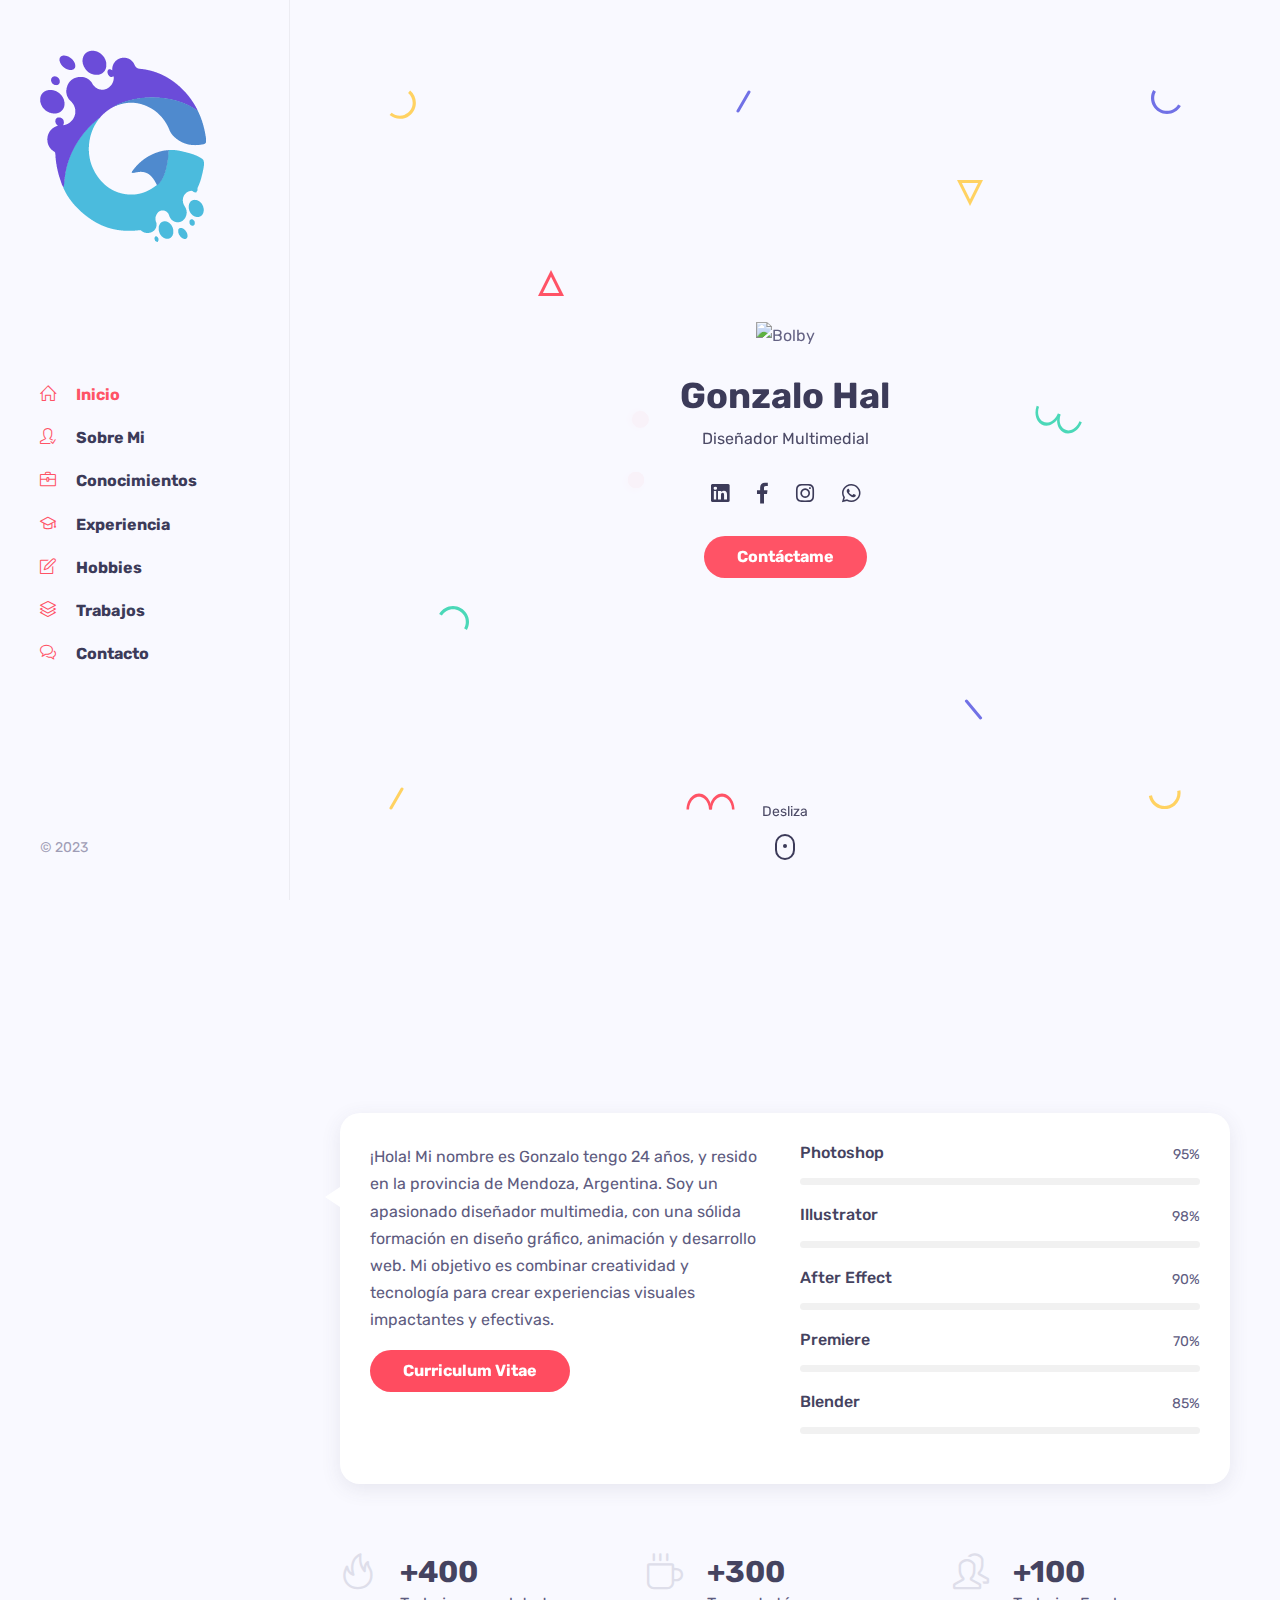
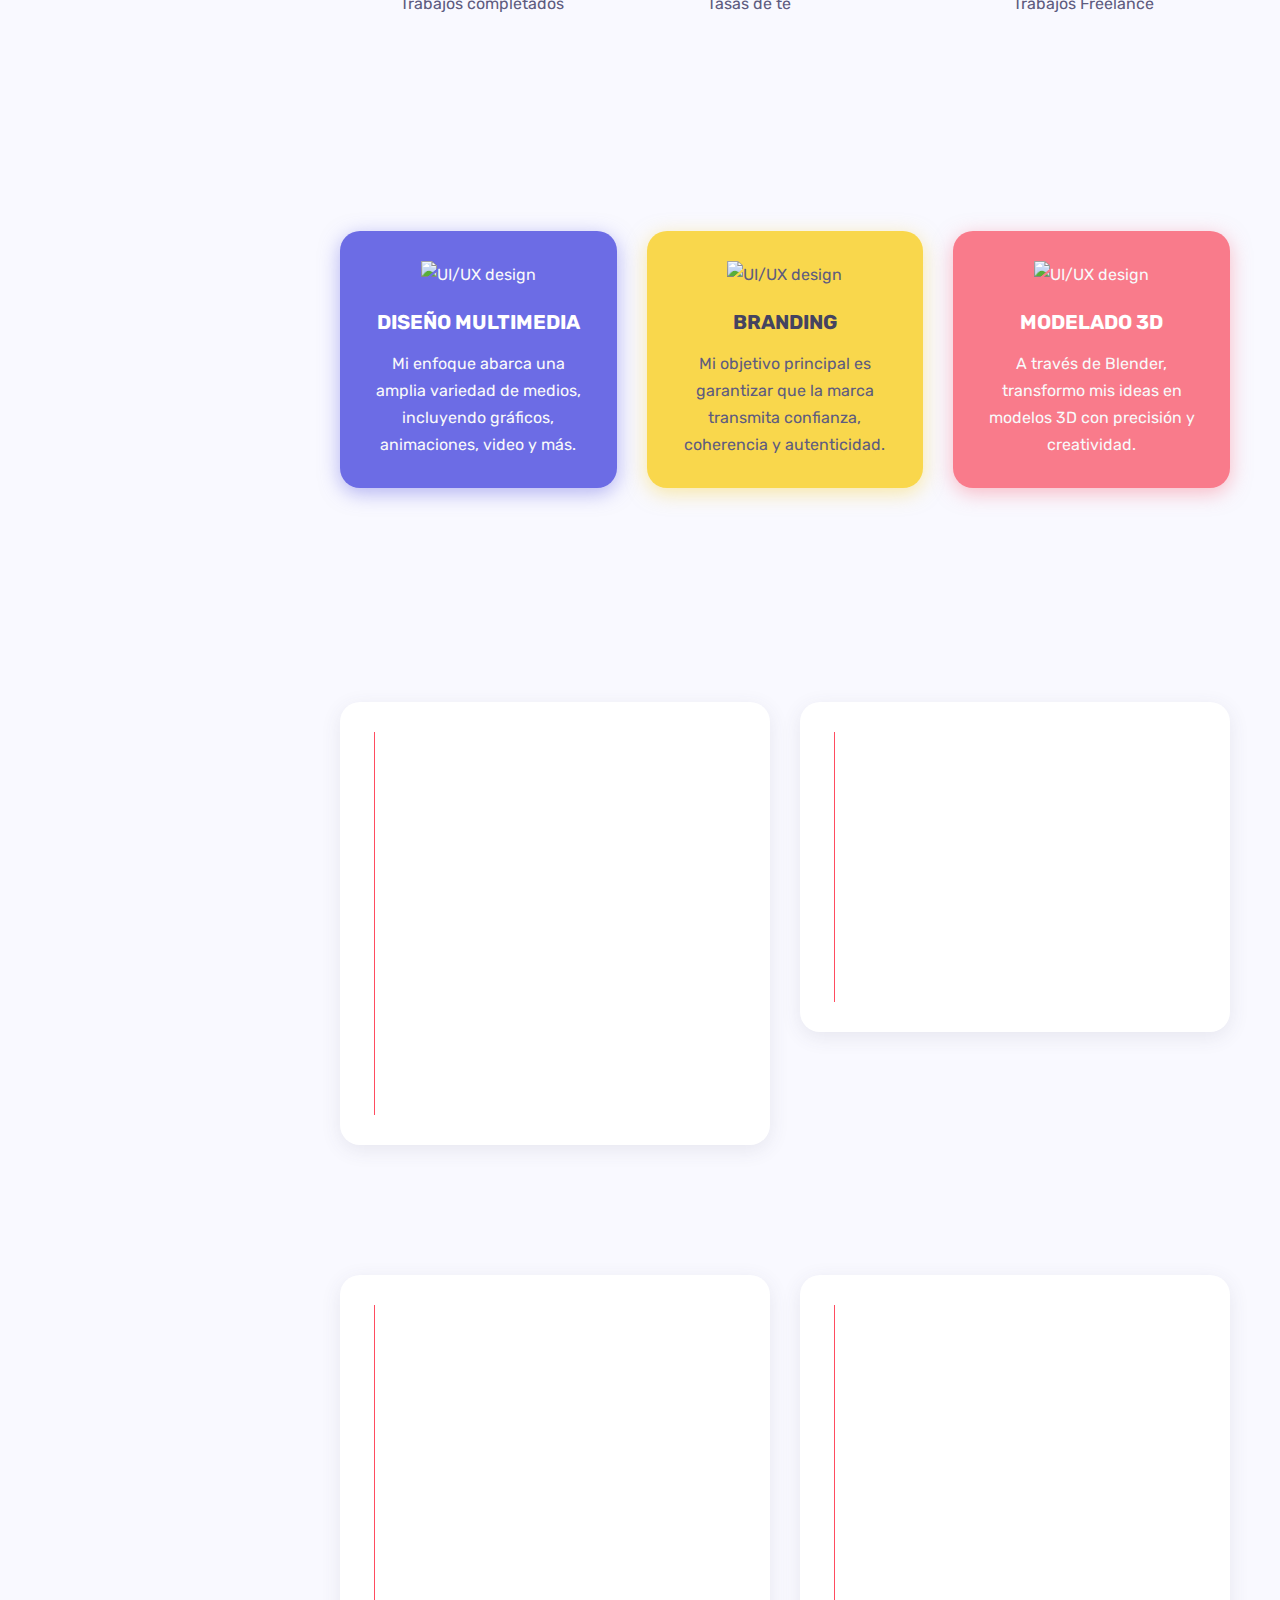
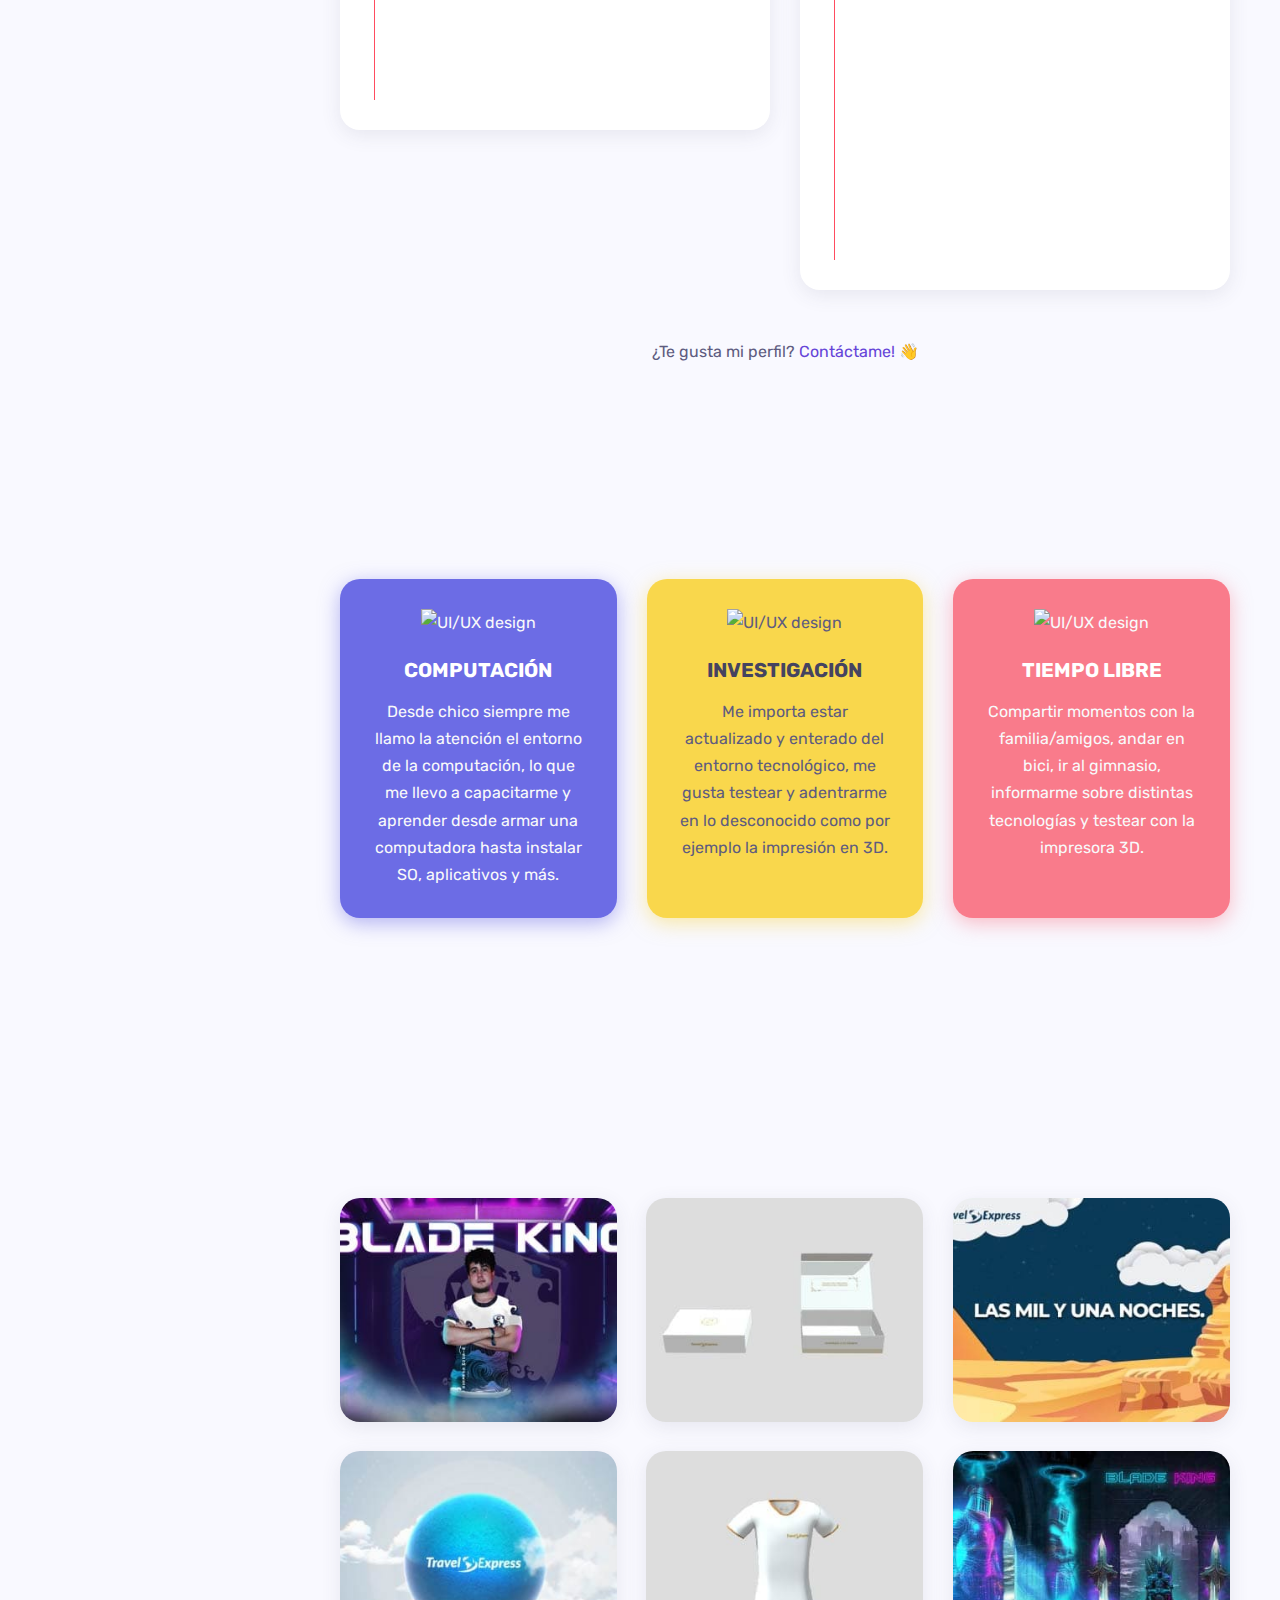
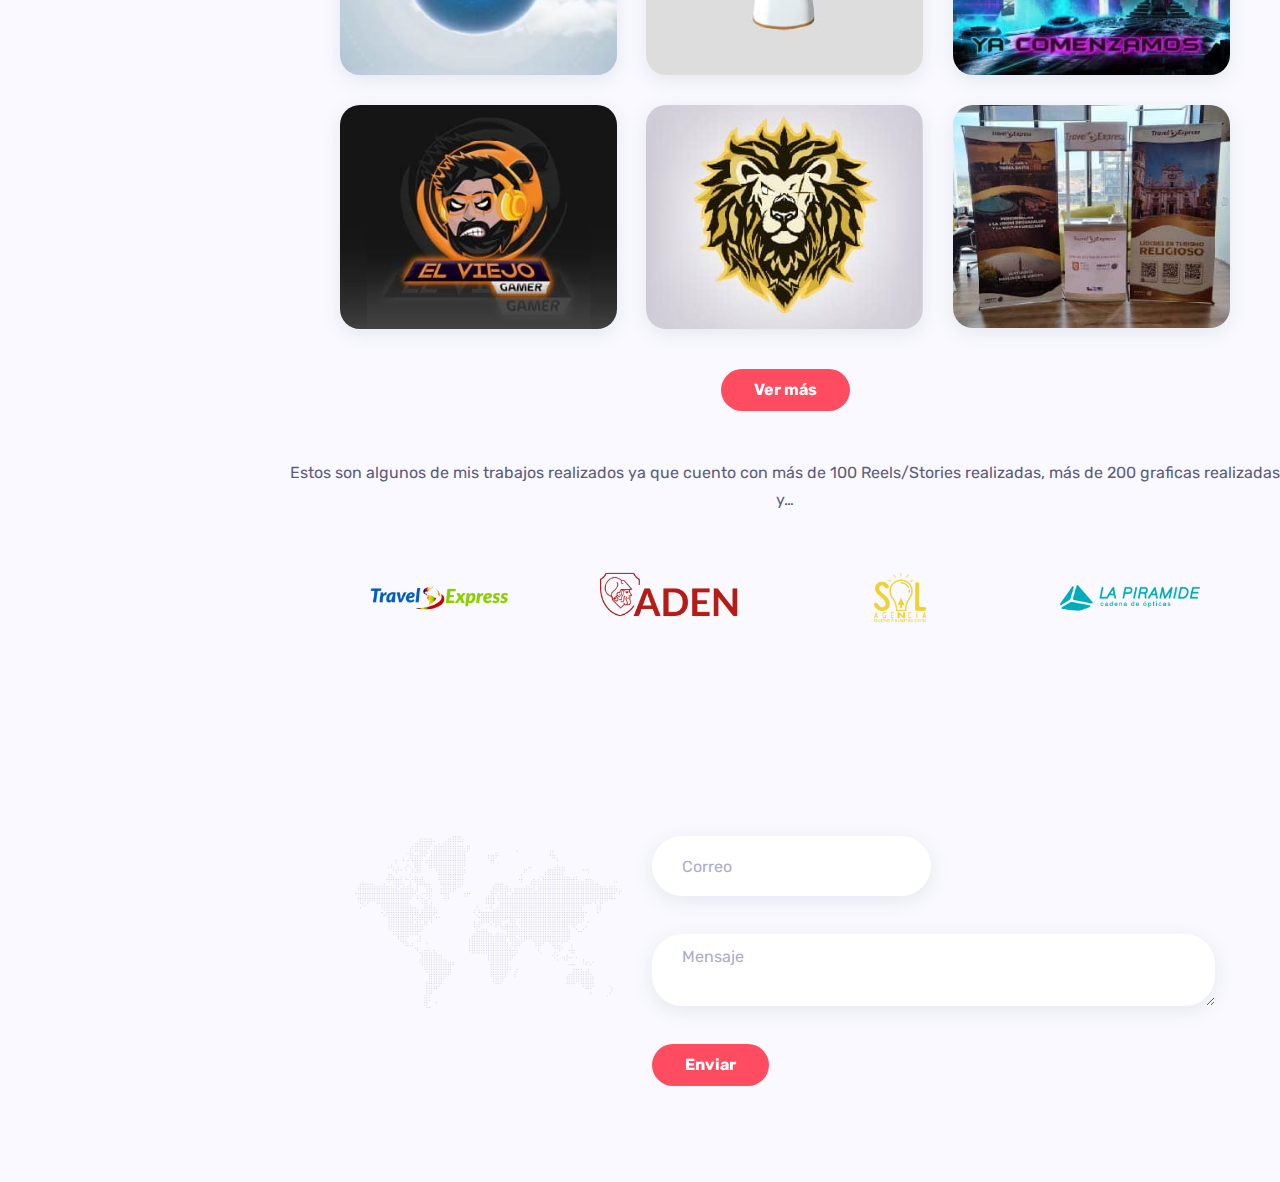
==== commit 81f8e957: "Update index.html" ====
--- a/index.html
+++ b/index.html
@@ -913,6 +913,10 @@
 			
 
 		</div>
+
+		<div class="mt-5 text-center">
+	<p class="mb-0">Estos son algunos de mis trabajos realizados ya que cuento con más de 100 Reels/Stories realizadas, más de 200 graficas realizadas y…</p>
+</div>
 		
 	</section>
 	
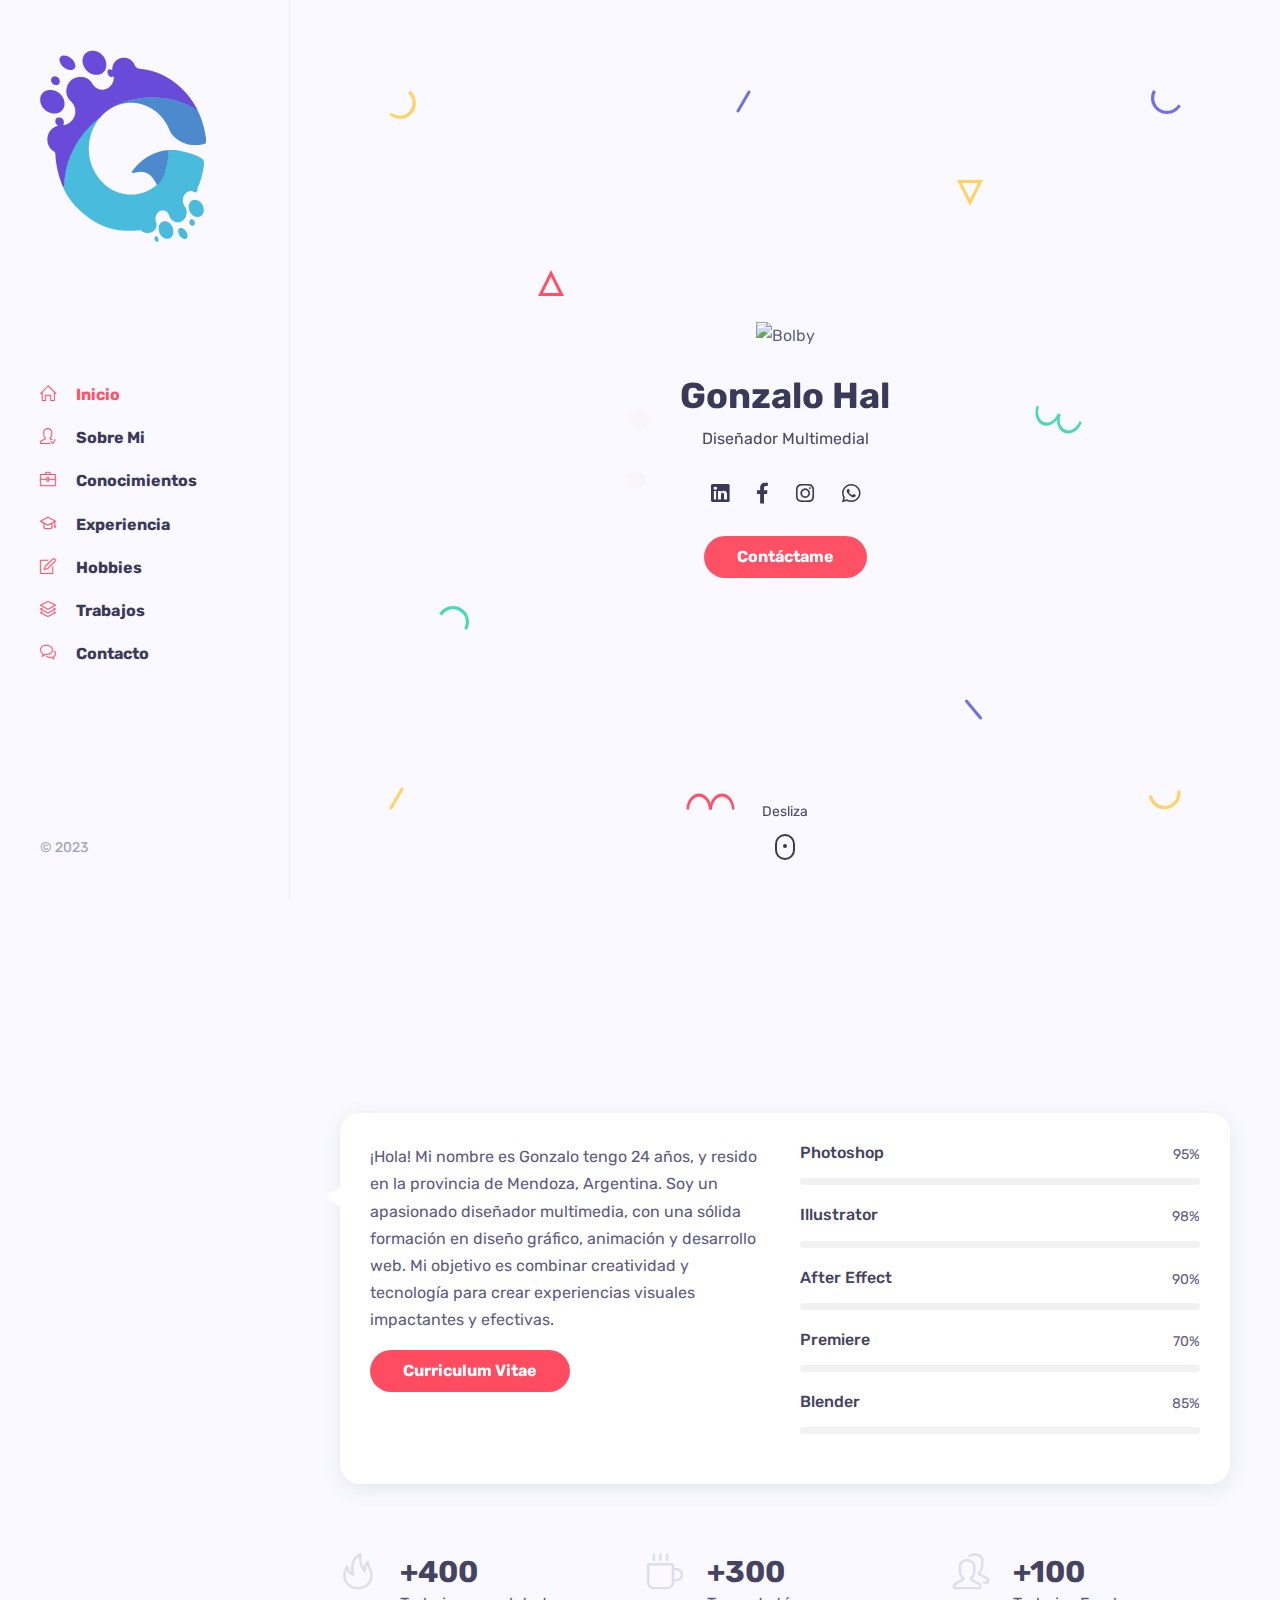
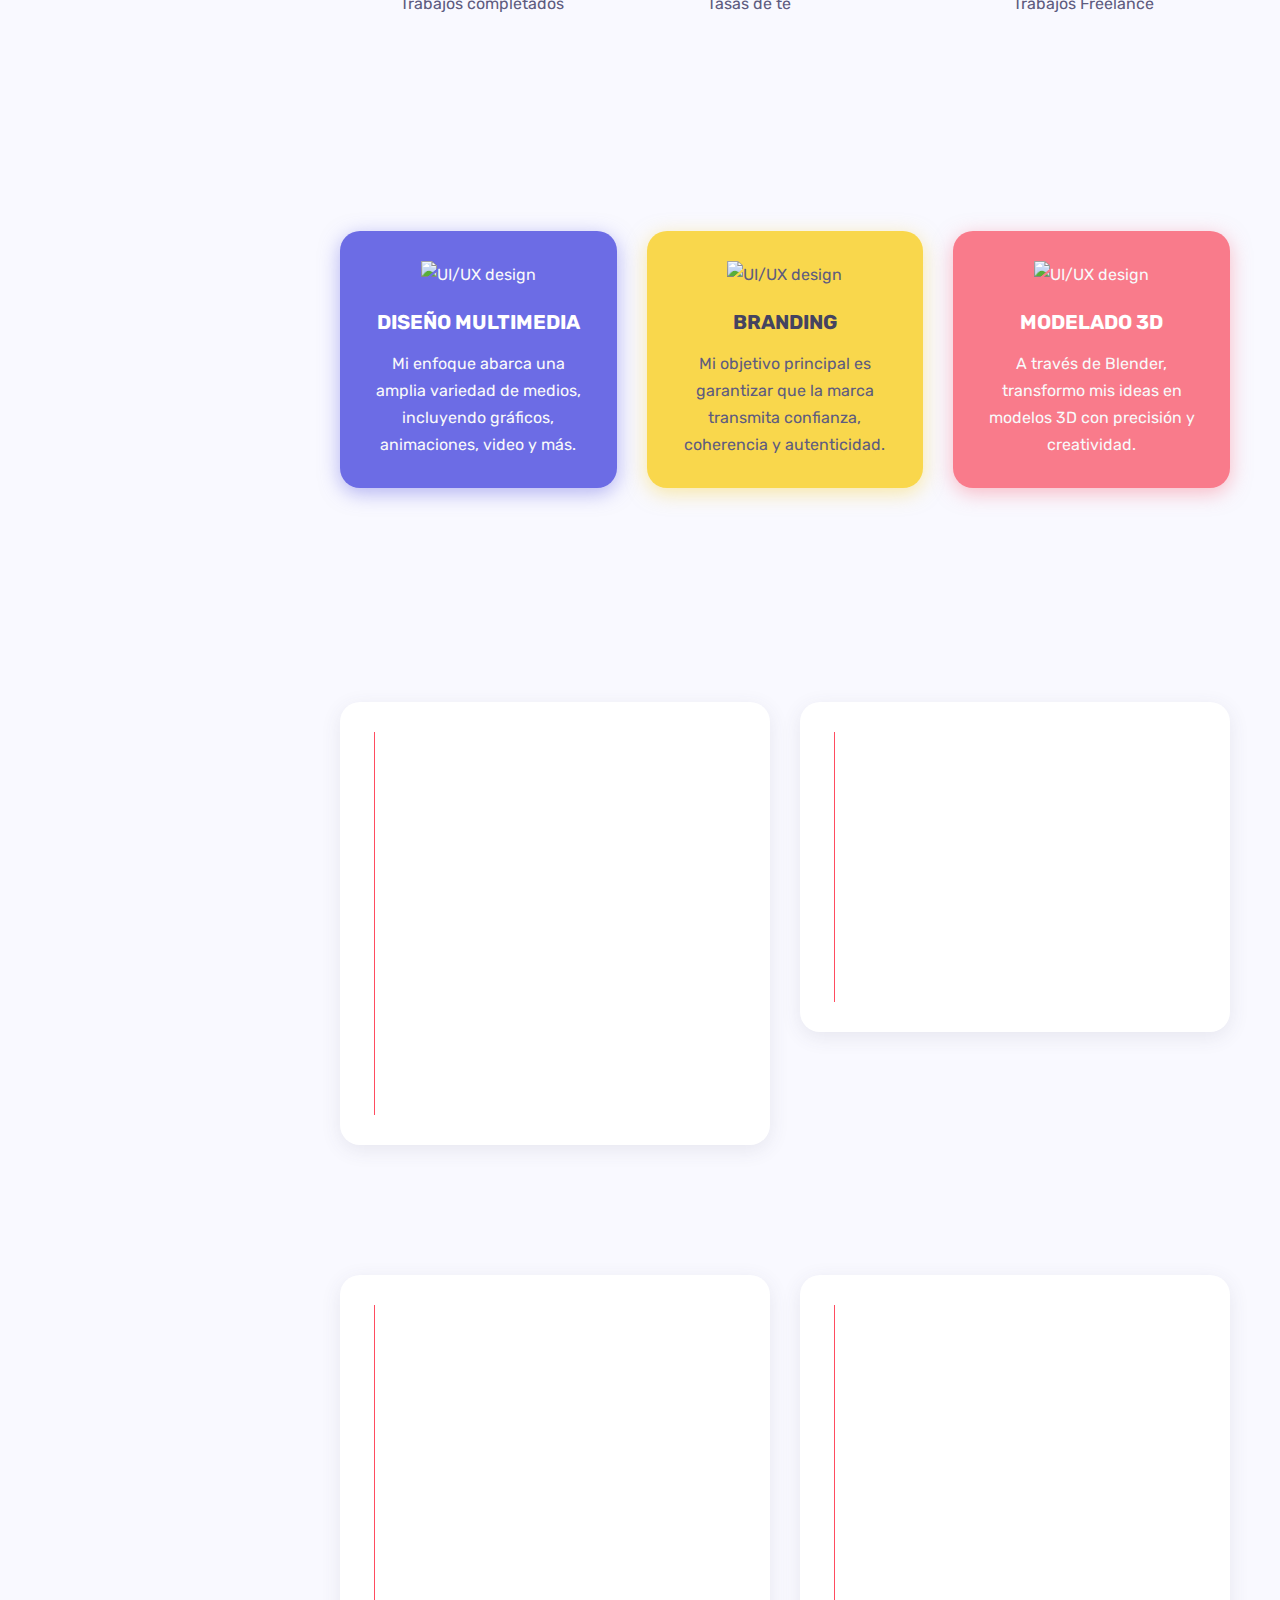
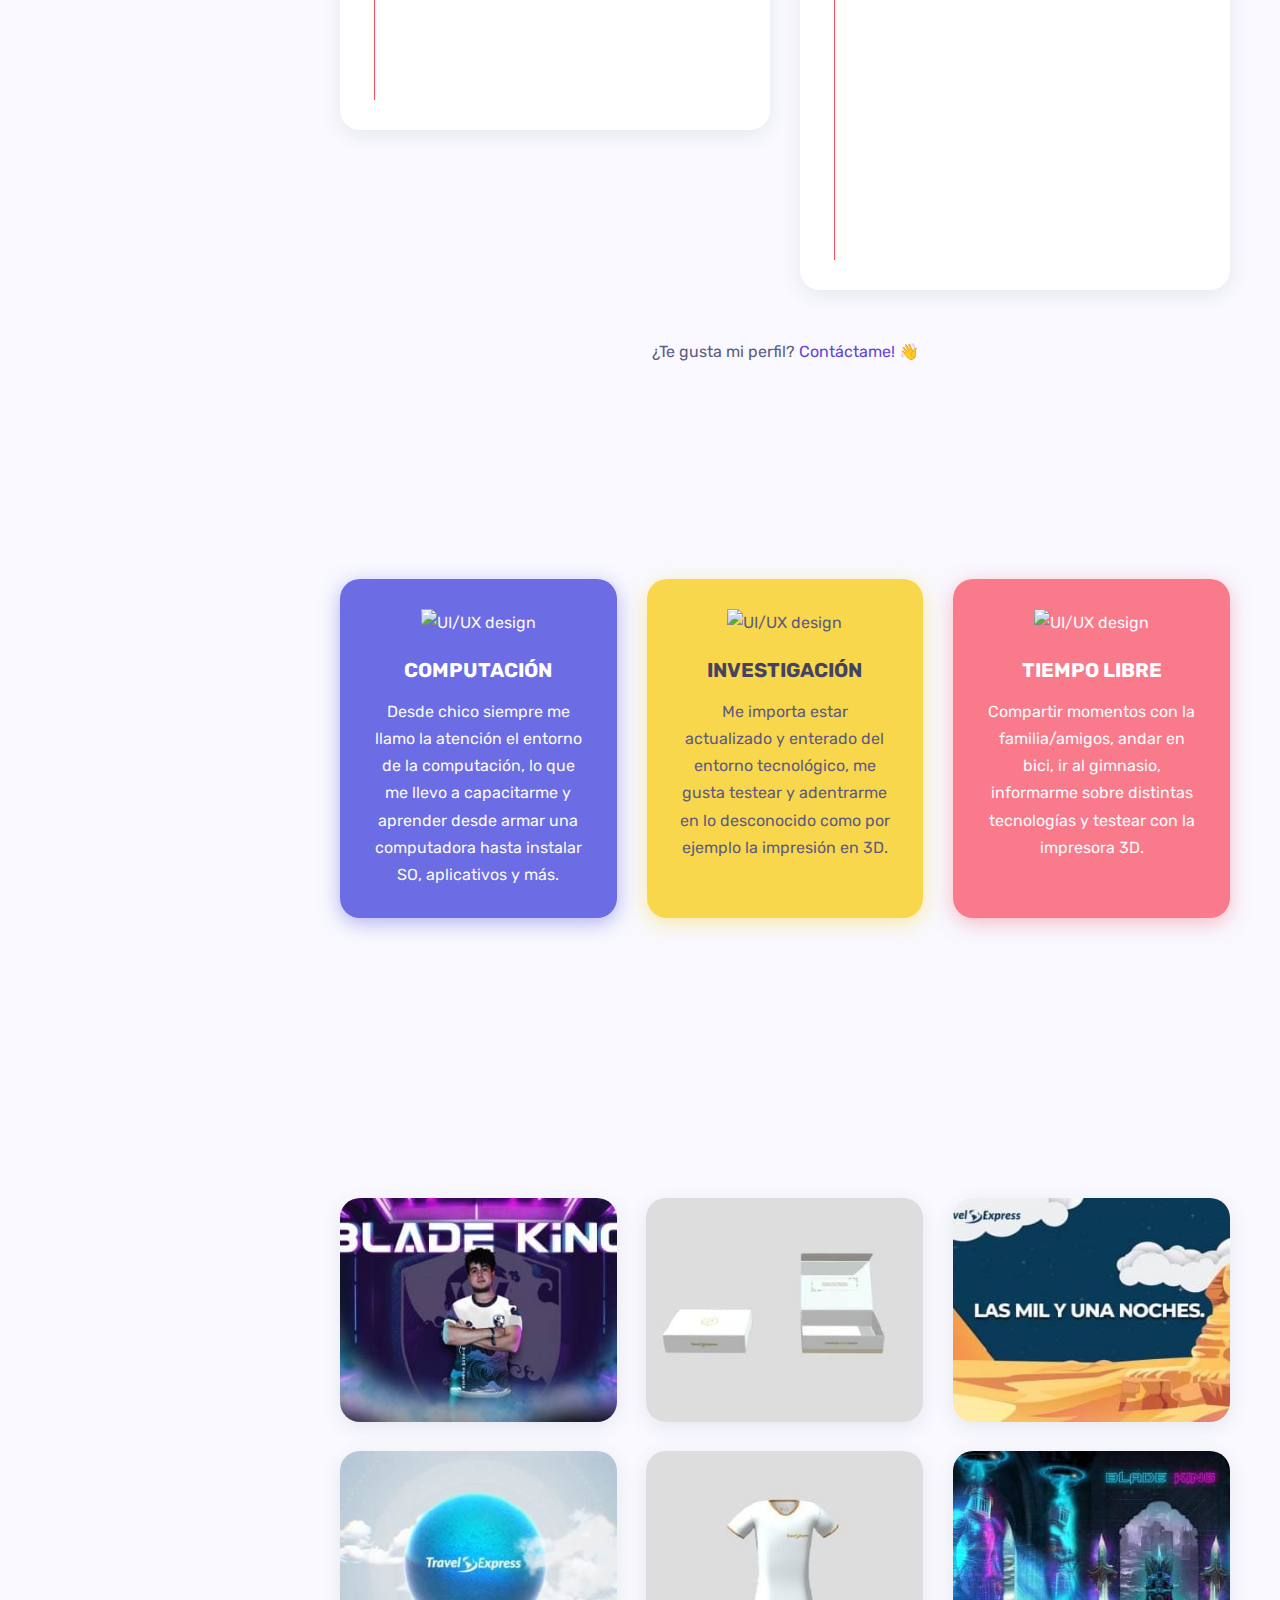
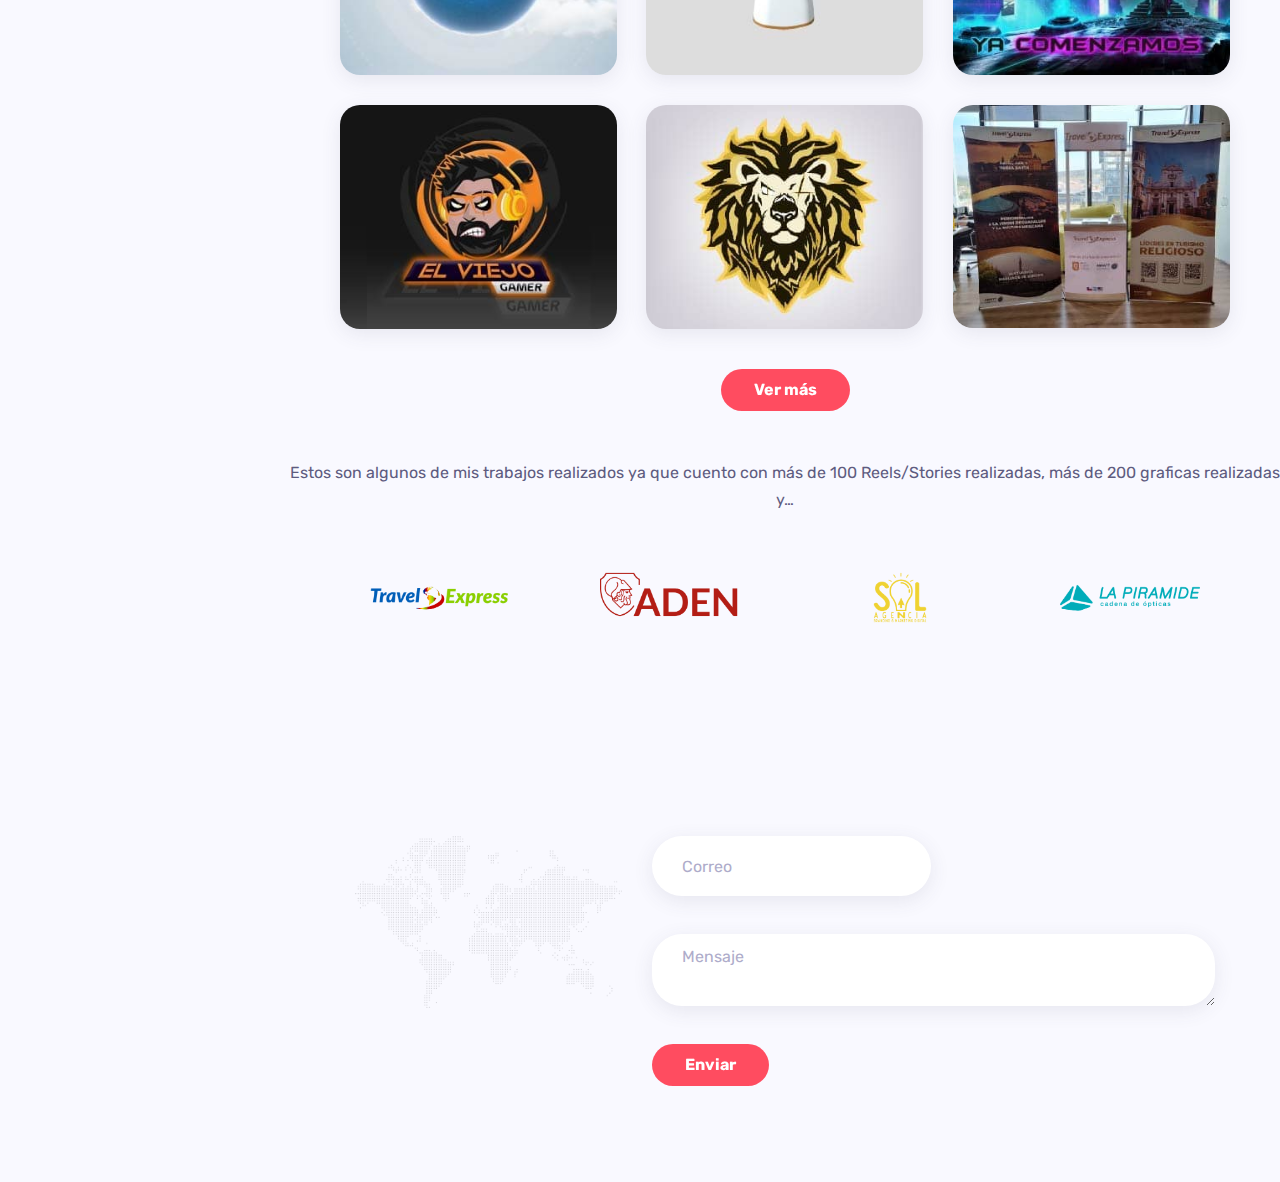
==== commit 6852837f: "Update index.html" ====
--- a/index.html
+++ b/index.html
@@ -752,7 +752,7 @@
 
 				<!-- portfolio item -->
 				<div class="col-md-4 col-sm-6 grid-item Videos">
-					<a href="images/Portfolio/Videos/Las Mil y una Noches - Con Arreglos.mp4" class="work-video">
+					<a href="images/Portfolio/Videos/Las Mil Y Una Noches - Con Arreglos.mp4" class="work-video">
 						<div class="portfolio-item rounded shadow-dark">
 							<div class="details">
 								<span class="term">Videos/Animaciones</span>
